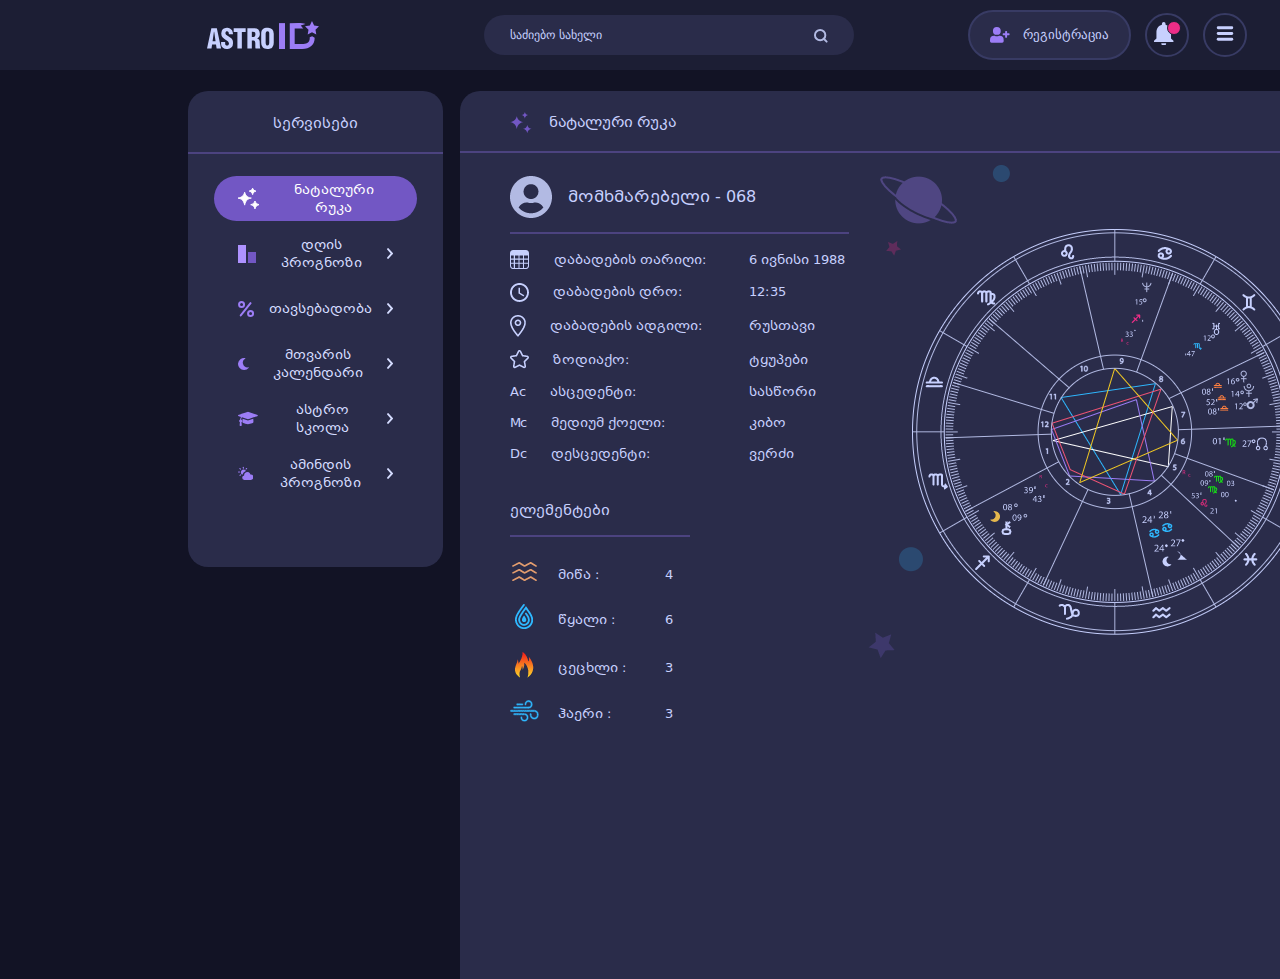
==== index.html @ 4aa8656a "feat: work with page content" ====
<!DOCTYPE html>
<html lang="en">
  <head>
    <meta charset="UTF-8" />
    <meta http-equiv="X-UA-Compatible" content="IE=edge" />
    <link rel="stylesheet" href="./styles/common.css" />
    <link rel="stylesheet" href="./styles/index.css" />
    <meta name="viewport" content="width=device-width, initial-scale=1.0" />
    <title>ASTRO</title>
  </head>
  <body>
    <header class="header" id="header">
      <img src="./assets/images/logo.svg" alt="astro logo" />
      <div id="header-right">
        <div id="search-box" class="search-box">
          <input type="text" id="name-search" placeholder="საძიებო სახელი" />
          <img
            src="./assets/images/search.svg"
            alt="search icon"
            class="search-icon"
          />
        </div>
        <button id="register-btn" class="register-btn">
          <svg
            xmlns="http://www.w3.org/2000/svg"
            width="19.557"
            height="15.645"
            viewBox="0 0 19.557 15.645"
          >
            <path
              id="Icon_awesome-user-plus"
              data-name="Icon awesome-user-plus"
              d="M19.068,6.356H17.112V4.4a.49.49,0,0,0-.489-.489h-.978a.49.49,0,0,0-.489.489V6.356H13.2a.49.49,0,0,0-.489.489v.978a.49.49,0,0,0,.489.489h1.956v1.956a.49.49,0,0,0,.489.489h.978a.49.49,0,0,0,.489-.489V8.312h1.956a.49.49,0,0,0,.489-.489V6.845A.49.49,0,0,0,19.068,6.356ZM6.845,7.823A3.911,3.911,0,1,0,2.933,3.911,3.911,3.911,0,0,0,6.845,7.823ZM9.583,8.8h-.51a5.319,5.319,0,0,1-4.455,0h-.51A4.108,4.108,0,0,0,0,12.907v1.271a1.467,1.467,0,0,0,1.467,1.467H12.223a1.467,1.467,0,0,0,1.467-1.467V12.907A4.108,4.108,0,0,0,9.583,8.8Z"
              fill="#9c7df6"
            />
          </svg>
          <span>რეგისტრაცია</span>
        </button>
        <button id="notifications" class="notifications rounded-btn active">
          <svg
            xmlns="http://www.w3.org/2000/svg"
            width="19.456"
            height="23.712"
            viewBox="0 0 19.456 23.712"
          >
            <g
              id="Group_8164"
              data-name="Group 8164"
              transform="translate(-16.056 -29.68)"
            >
              <path
                id="Icon_material-notifications"
                data-name="Icon material-notifications"
                d="M9.728,23.712A2.439,2.439,0,0,0,12.16,21.28H7.3A2.431,2.431,0,0,0,9.728,23.712Zm7.3-7.3v-6.08c0-3.733-1.994-6.858-5.472-7.685V1.824a1.824,1.824,0,0,0-3.648,0v.827c-3.49.827-5.472,3.94-5.472,7.685v6.08L0,18.848v1.216H19.456V18.848Z"
                transform="translate(16.056 29.68)"
                fill="#c7d0fe"
              />
            </g>
          </svg>
        </button>
        <button id="hamburger-icon" class="hamburger rounded-btn">
          <?xml version="1.0" encoding="UTF-8"?>
          <svg
            xmlns="http://www.w3.org/2000/svg"
            xmlns:xlink="http://www.w3.org/1999/xlink"
            width="18px"
            height="15px"
            viewBox="0 0 17 15"
            version="1.1"
          >
            <g id="surface1">
              <path
                stroke="#c7d0fe"
                style="
                  fill: none;
                  stroke-width: 49.336357;
                  stroke-linecap: round;
                  stroke-linejoin: miter;
                  stroke-opacity: 1;
                  stroke-miterlimit: 4;
                "
                d="M 19.68796
              1032.691406 L 270.28079 1032.691406 "
                transform="matrix(0.0548387,0,0,0.0579151,0.549244,-46.507601)"
              />
              <path
                stroke="#c7d0fe"
                style="
                  fill: none;
                  stroke-width: 49.336357;
                  stroke-linecap: round;
                  stroke-linejoin: miter;
                  stroke-opacity: 1;
                  stroke-miterlimit: 4;
                "
                d="M 19.68796 932.666146 L 270.28079 932.666146 "
                transform="matrix(0.0548387,0,0,0.0579151,0.549244,-46.507601)"
              />
              <path
                stroke="#c7d0fe"
                style="
                  fill: none;
                  stroke-width: 49.336357;
                  stroke-linecap: round;
                  stroke-linejoin: miter;
                  stroke-opacity: 1;
                  stroke-miterlimit: 4;
                "
                d="M 19.68796 832.708333 L 270.28079 832.708333 "
                transform="matrix(0.0548387,0,0,0.0579151,0.549244,-46.507601)"
              />
            </g>
          </svg>
        </button>
      </div>
    </header>

    <main id="main-container">
      <menu id="menu-box" class="menu-box">
        <span class="menu-header">სერვისები</span>
        <hr class="line" />
        <!-- services menu -->
        <nav id="services-menu" class="services-menu">
          <!-- ნატალური რუკა -->

          <a href="" class="active">
            <svg
              xmlns="http://www.w3.org/2000/svg"
              width="21.659"
              height="21.445"
              viewBox="0 0 21.659 21.445"
            >
              <g
                id="Group_7656"
                data-name="Group 7656"
                transform="translate(0.385 0)"
              >
                <g
                  id="Group_7657"
                  data-name="Group 7657"
                  transform="translate(-0.385 0)"
                >
                  <path
                    id="Path_18998"
                    data-name="Path 18998"
                    d="M11.282,2.778C10.2,8.4,4.5,8.643,4.5,8.643c6.144.638,6.782,7.222,6.782,7.222s.638-6.584,6.782-7.222c0,0-5.7-.239-6.782-5.865"
                    transform="translate(-4.5 1.39)"
                    fill="#9c7df6"
                  />
                  <path
                    id="Path_18999"
                    data-name="Path 18999"
                    d="M15.637,0A3.713,3.713,0,0,1,12.2,2.967c3.108.323,3.432,3.654,3.432,3.654s.323-3.33,3.432-3.654A3.713,3.713,0,0,1,15.637,0"
                    transform="translate(-0.741)"
                    fill="#9c7df6"
                  />
                  <path
                    id="Path_19000"
                    data-name="Path 19000"
                    d="M17.059,10.341A4.7,4.7,0,0,1,12.716,14.1c3.934.409,4.343,4.624,4.343,4.624s.408-4.215,4.343-4.624a4.7,4.7,0,0,1-4.343-3.755"
                    transform="translate(0.258 2.725)"
                    fill="#9c7df6"
                  />
                </g>
              </g>
            </svg>
            <span>ნატალური რუკა</span>
            <img
              src="./assets/images/arrow-left.svg"
              alt="left arrow icon"
              class="menu-right-arrow"
            />
          </a>

          <!-- თავსებადობა -->

          <a href="">
            <img
              src="./assets/images/diagrams.png"
              alt="diagrams icon"
              class="diagrams"
            />
            <img
              src="./assets/images/diagrams-active.png"
              alt="diagrams icon active"
              class="diagrams-active"
            />
            <span>დღის პროგნოზი</span>
            <img
              src="./assets/images/arrow-left.svg"
              alt="left arrow icon"
              class="menu-right-arrow"
            />
          </a>
          <a href="">
            <svg
              xmlns="http://www.w3.org/2000/svg"
              width="16.068"
              height="16"
              viewBox="0 0 16.068 16"
            >
              <g
                id="Group_2345"
                data-name="Group 2345"
                transform="translate(-418.19 -351.538)"
              >
                <g
                  id="Ellipse_39"
                  data-name="Ellipse 39"
                  transform="translate(427.258 360.538)"
                  fill="none"
                  stroke="#9c7df6"
                  stroke-width="2"
                >
                  <circle cx="3.5" cy="3.5" r="3.5" stroke="none" />
                  <circle cx="3.5" cy="3.5" r="2.5" fill="none" />
                </g>
                <g
                  id="Ellipse_40"
                  data-name="Ellipse 40"
                  transform="translate(418.258 351.538)"
                  fill="none"
                  stroke="#9c7df6"
                  stroke-width="2"
                >
                  <circle cx="3.5" cy="3.5" r="3.5" stroke="none" />
                  <circle cx="3.5" cy="3.5" r="2.5" fill="none" />
                </g>
                <path
                  id="Path_784"
                  data-name="Path 784"
                  d="M-.018,11.143,11.057-.017"
                  transform="matrix(0.995, -0.105, 0.105, 0.995, 419.763, 354.889)"
                  fill="none"
                  stroke="#9c7df6"
                  stroke-linecap="round"
                  stroke-width="2"
                />
              </g>
            </svg>
            <span>თავსებადობა</span>
            <img
              src="./assets/images/arrow-left.svg"
              alt="left arrow icon"
              class="menu-right-arrow"
            />
          </a>

          <!-- მთვარის კალენდარი -->

          <a href="">
            <svg
              xmlns="http://www.w3.org/2000/svg"
              width="16.086"
              height="18"
              viewBox="0 0 16.086 18"
            >
              <path
                id="Icon_awesome-moon"
                data-name="Icon awesome-moon"
                d="M10.913,18A8.982,8.982,0,0,0,17.9,14.667a.422.422,0,0,0-.406-.68A7.05,7.05,0,0,1,12.689.932.422.422,0,0,0,12.557.15,9,9,0,1,0,10.913,18Z"
                transform="translate(-1.913)"
                fill="#9c7df6"
              />
            </svg>
            <span>მთვარის კალენდარი</span>
            <img
              src="./assets/images/arrow-left.svg"
              alt="left arrow icon"
              class="menu-right-arrow"
            />
          </a>

          <!-- ასტრო სკოლა -->

          <a href="">
            <svg
              xmlns="http://www.w3.org/2000/svg"
              width="22"
              height="15.802"
              viewBox="0 0 22 15.802"
            >
              <g
                id="Group_2346"
                data-name="Group 2346"
                transform="translate(-83.825 -592.869)"
              >
                <g
                  id="Group_1538"
                  data-name="Group 1538"
                  transform="translate(83.825 592.869)"
                >
                  <path
                    id="Union_1"
                    data-name="Union 1"
                    d="M1.781,15.179l.385-3.572a1.678,1.678,0,0,1,.327-3.073,4.929,4.929,0,0,1,.788-2.823L.22,4.64s-.577-.629.136-.979S11,0,11,0L21.728,3.7s.611.559,0,.909S11,8.417,11,8.417L4.332,6.08A4.581,4.581,0,0,0,3.48,8.54a1.678,1.678,0,0,1,.353,3.043l.425,3.6a2.147,2.147,0,0,1-1.337.622A1.437,1.437,0,0,1,1.781,15.179Z"
                    transform="translate(0 0)"
                    fill="#9c7df6"
                  />
                  <path
                    id="Path_703"
                    data-name="Path 703"
                    d="M9.681,15.177l5.928,2.029,5.945-2.029.2,3.008a1.938,1.938,0,0,1-1.527,2.063,12.148,12.148,0,0,1-10.347-.664,1.714,1.714,0,0,1-.407-1.564c.136-1.129.207-2.843.207-2.843"
                    transform="translate(-4.607 -7.396)"
                    fill="#9c7df6"
                  />
                </g>
              </g>
            </svg>
            <span>ასტრო სკოლა</span>
            <img
              src="./assets/images/arrow-left.svg"
              alt="left arrow icon"
              class="menu-right-arrow"
            />
          </a>

          <!-- ამინდის პროგნოზი -->

          <a href="">
            <svg
              xmlns="http://www.w3.org/2000/svg"
              width="21.68"
              height="18.581"
              viewBox="0 0 21.68 18.581"
            >
              <g
                id="Icon_ionic-ios-partly-sunny"
                data-name="Icon ionic-ios-partly-sunny"
                transform="translate(-1.445 -3.52)"
              >
                <g
                  id="Group_1521"
                  data-name="Group 1521"
                  transform="translate(1.445 3.52)"
                >
                  <path
                    id="Path_715"
                    data-name="Path 715"
                    d="M11.432,4.5h-.014a.726.726,0,0,0-.724.724V6.612a.726.726,0,0,0,.724.724h.014a.726.726,0,0,0,.724-.724V5.224A.726.726,0,0,0,11.432,4.5Z"
                    transform="translate(-3.838 -4.5)"
                    fill="#9c7df6"
                  />
                  <path
                    id="Path_716"
                    data-name="Path 716"
                    d="M4.012,14.807v-.014a.726.726,0,0,0-.724-.724H1.849a.726.726,0,0,0-.724.724v.014a.726.726,0,0,0,.724.724H3.283A.727.727,0,0,0,4.012,14.807Z"
                    transform="translate(-1.125 -7.214)"
                    fill="#9c7df6"
                  />
                  <path
                    id="Path_717"
                    data-name="Path 717"
                    d="M4.995,9.313A.724.724,0,0,0,6.021,8.291l-.93-.939a.725.725,0,0,0-.513-.215h0a.726.726,0,0,0-.513,1.237Z"
                    transform="translate(-2.076 -5.418)"
                    fill="#9c7df6"
                  />
                  <path
                    id="Path_718"
                    data-name="Path 718"
                    d="M17.9,7.282a.725.725,0,0,0-.513-.215h0a.725.725,0,0,0-.513.215l-.93.935a.727.727,0,0,0,0,1.022l.014.014h0a.712.712,0,0,0,.495.2.725.725,0,0,0,.513-.215L17.9,8.3A.722.722,0,0,0,17.9,7.282Z"
                    transform="translate(-5.175 -5.394)"
                    fill="#9c7df6"
                  />
                  <path
                    id="Path_719"
                    data-name="Path 719"
                    d="M5.649,19.216h0a.725.725,0,0,0-.513.215l-.93.939a.724.724,0,1,0,1.026,1.022l.93-.939a.726.726,0,0,0-.513-1.237Z"
                    transform="translate(-1.921 -8.581)"
                    fill="#9c7df6"
                  />
                </g>
                <path
                  id="Path_720"
                  data-name="Path 720"
                  d="M19.287,15.576h-.1a2.661,2.661,0,0,0-.361.016,4.509,4.509,0,0,0-6.065-3.223,4.439,4.439,0,0,0-.59.285,4.528,4.528,0,0,0-2.256,3.677c0,.084-.008.165-.008.249,0,.136.008.273.02.405,0,.016,0,.032,0,.044a3.076,3.076,0,0,0,.269,6.129h9.088a3.792,3.792,0,0,0,0-7.582Z"
                  transform="translate(0.113 -1.057)"
                  fill="#9c7df6"
                />
                <path
                  id="Path_721"
                  data-name="Path 721"
                  d="M9.572,17.423v-.016c-.016-.18-.026-.36-.026-.54,0-.111.005-.222.011-.334A6.071,6.071,0,0,1,12.586,11.6a5.69,5.69,0,0,1,.789-.381h.005a3.88,3.88,0,1,0-3.808,6.2Z"
                  transform="translate(1.469 -3.839) rotate(10)"
                  fill="#9c7df6"
                />
              </g>
            </svg>
            <span>ამინდის პროგნოზი</span>
            <img
              src="./assets/images/arrow-left.svg"
              alt="left arrow icon"
              class="menu-right-arrow"
            />
          </a>
        </nav>
      </menu>

      <!-- page content -->

      <section id="page-content" class="page-content">
        <div class="page-header">
          <svg
            xmlns="http://www.w3.org/2000/svg"
            width="21.659"
            height="21.445"
            viewBox="0 0 21.659 21.445"
          >
            <g
              id="Group_7656"
              data-name="Group 7656"
              transform="translate(0.385 0)"
            >
              <g
                id="Group_7657"
                data-name="Group 7657"
                transform="translate(-0.385 0)"
              >
                <path
                  id="Path_18998"
                  data-name="Path 18998"
                  d="M11.282,2.778C10.2,8.4,4.5,8.643,4.5,8.643c6.144.638,6.782,7.222,6.782,7.222s.638-6.584,6.782-7.222c0,0-5.7-.239-6.782-5.865"
                  transform="translate(-4.5 1.39)"
                  fill="#7257C4"
                />
                <path
                  id="Path_18999"
                  data-name="Path 18999"
                  d="M15.637,0A3.713,3.713,0,0,1,12.2,2.967c3.108.323,3.432,3.654,3.432,3.654s.323-3.33,3.432-3.654A3.713,3.713,0,0,1,15.637,0"
                  transform="translate(-0.741)"
                  fill="#7257C4"
                />
                <path
                  id="Path_19000"
                  data-name="Path 19000"
                  d="M17.059,10.341A4.7,4.7,0,0,1,12.716,14.1c3.934.409,4.343,4.624,4.343,4.624s.408-4.215,4.343-4.624a4.7,4.7,0,0,1-4.343-3.755"
                  transform="translate(0.258 2.725)"
                  fill="#7257C4"
                />
              </g>
            </g>
          </svg>
          <span>ნატალური რუკა</span>
        </div>
        <hr class="line" />

        <!-- user info details -->

        <div id="user-details">
          <div id="info-box" class="user-info">
            <div id="user-info-header" class="user-info-header">
              <img src="./assets/images/user.png" alt="user icon" />
              <span>მომხმარებელი - 068</span>
            </div>
            <hr class="line user-info-line" />
            <div id="details">
              <ul id="info-list" class="info-list">
                <li>
                  <img src="./assets/images/calendar.png" alt="calendar icon" />
                  <span class="info-key">დაბადების თარიღი:</span>
                  <span class="info-value">6 ივნისი 1988</span>
                </li>
                <li>
                  <img src="./assets/images/time.png" alt="clock icon" />
                  <span class="info-key">დაბადების დრო:</span>
                  <span class="info-value">12:35</span>
                </li>
                <li>
                  <img src="./assets/images/address.png" alt="address icon" />
                  <span class="info-key">დაბადების ადგილი:</span>
                  <span class="info-value">რუსთავი</span>
                </li>
                <li>
                  <img src="./assets/images/star.png" alt="star icon" />
                  <span class="info-key">ზოდიაქო:</span>
                  <span class="info-value">ტყუპები</span>
                </li>
                <li>
                  <span>Ac</span>
                  <span class="info-key">ასცედენტი:</span>
                  <span class="info-value">სასწორი</span>
                </li>
                <li>
                  <span>Mc</span>
                  <span class="info-key">მედიუმ ქოელი:</span>
                  <span class="info-value">კიბო</span>
                </li>
                <li>
                  <span>Dc</span>
                  <span class="info-key">დესცედენტი:</span>
                  <span class="info-value">ვერძი</span>
                </li>
              </ul>
              <div class="elements-box">
                <span id="elements-title">ელემენტები</span>
                <hr class="line user-info-line" />
                <ul id="elements" class="elements-list">
                  <li>
                    <div class="element-img-box">
                      <img src="./assets/images/wave.png" alt="wave icon" />
                    </div>
                    <span class="element-name">მიწა :</span>
                    <span class="element-value">4</span>
                  </li>
                  <li>
                    <div class="element-img-box">
                      <img src="./assets/images/water.png" alt="water icon" />
                    </div>
                    <span class="element-name">წყალი :</span>
                    <span class="element-value">6</span>
                  </li>
                  <li>
                    <div class="element-img-box">
                      <img src="./assets/images/fire.png" alt="fire icon" />
                    </div>
                    <span class="element-name">ცეცხლი :</span>
                    <span class="element-value">3</span>
                  </li>
                  <li>
                    <div class="element-img-box">
                      <img src="./assets/images/air.png" alt="air icon" />
                    </div>
                    <span class="element-name">ჰაერი :</span>
                    <span class="element-value">3</span>
                  </li>
                </ul>
              </div>
            </div>
          </div>
          <div id="map" class="map-box">
            <img src="./assets/images/space.png" alt="space elements" />
            <img
              src="./assets/images/astro-map.png"
              alt="astro map image"
              class="astro-map-img"
            />
          </div>
        </div>
      </section>
      <section id="chat"></section>
    </main>
  </body>
</html>
---- styles/common.css ----
@font-face {
    font-family: 'BPG Mrgvlovani';
    src: url('../assets/fonts/BPGMrgvlovani.woff2') format('woff2'),
    url('../assets/fonts/BPGMrgvlovani.woff') format('woff');
    font-weight: normal;
    font-style: normal;
    font-display: swap;
}

:root{
    --darkBlue: #121325;
    --darkGray: #1C1E34;
    --Gray: #2A2C4A;
    --lightGray: #C7D0FE;
    --grayBorder: #383B64;
    --Pink: #EE2D87;
    --Violet: #7257C4;
    --line: #4C4380;
    --textGray: #D5DCFF;
}

*{
    margin: 0;
    padding: 0;
    box-sizing: border-box;
}

html,body{
    width:100%;
    height:100%;
    position: relative;
    font-family: 'BPG Mrgvlovani';
}
---- styles/index.css ----
body{
    background-color: var(--darkBlue);
}

/* header style*/
.header{
    width: 100%;
    height: 70px;
    background-color: var(--darkGray);
    display: flex;
    align-items: center;
    justify-content: space-between;
    padding-left: 207px;
    padding-right: 33px;
}

#header-right{
    display: flex;
    align-items: center;
}

.search-box{
    width: 370px;
    height: 40px;
    background-color: var(--Gray);
    border-radius: 20px;
    position: relative;
}

.search-box input{
    width: 100%;
    height: 100%;
    background-color: transparent;
    outline: none;
    border: none;
    border-radius: 20px;
    font-size: 12px;
    position: relative;
    color: var(--lightGray);
    padding-left: 26px;
    padding-right: 50px;
}
.search-box input::placeholder {
    color: var(--lightGray);
}

.search-box img{
    position: absolute;
    top: 14px;
    right: 26px;
}

.register-btn{
    outline: none;
    padding: 15px 20px;
    display: flex;
    column-gap: 13px;
    align-items: center;
    background-color: var(--Gray);
    border: 2px solid var(--grayBorder);
    border-radius: 27px;
    margin-left: 114px;
    cursor: pointer;
}

.register-btn:hover, .rounded-btn:hover{
    background-color: var(--Violet);
    border-color: var(--Violet);
}

.register-btn:hover span{
    color: white;
}

.register-btn:hover svg path, .rounded-btn:hover svg g path {
    fill: white;
}

.hamburger:hover svg g path{
    stroke: white;
}

.register-btn span{
    font-size: 13px;
    color: var(--lightGray);
}

.rounded-btn {
    margin-left: 14px;
    border-radius: 50%;
    width: 44px;
    height: 44px;
    text-align: center;
    vertical-align: middle;
    background-color: transparent;
    outline: none;
    border: 2px solid var(--grayBorder);
    position: relative;
    cursor: pointer;
}

.notifications.active svg{
    margin-right: 6px;
}

.notifications.active::after{
    content: '';
    width: 11.9px;
    height: 11.9px;
    border-radius: 50%;
    border: 1px solid var(--darkGray);
    background-color: var(--Pink);
    position: absolute;
    top: 6.5px;
    right: 6px;
}

.notifications.active:hover::after{
    border: 1px solid var(--Violet);
}

/* and header styles*/


/* page container styles*/
#main-container{
    width: 100%;
    margin-top: 21px;
    display: flex;
}

/* menu styles*/
.menu-box{
    width: 320px;
    max-height: 476px;
    padding-top: 21px;
    padding-bottom: 108.5px;
    background-color: var(--Gray);
    border-radius: 20px;
    text-align: center;
    margin-left: 188px;
}

.menu-header{
    font-size: 14px;
    color: var(--lightGray);
}

.line{
    width: 100%;
    margin-top: 18px;
    height: 0;
    border: 1px solid var(--line)
}

.services-menu{
    margin-top: 22px;
    padding: 0 26px;
    display: flex;
    flex-direction: column;
    row-gap: 10px;
}

.services-menu a{
    width: 100%;
    height: 45px;
    display: flex;
    column-gap: 15px;
    align-items: center;
    padding: 0 24px;
    border-radius: 23px;
    text-decoration: none;
} 

.services-menu a span{
    font-size: 13px;
    color: var(--textGray);
}

.menu-right-arrow{
    margin-left: auto;
}

.services-menu a.active, 
.services-menu a:hover{
    background-color: var(--Violet);
}

.services-menu a.active svg g g path, 
.services-menu a.active svg path
.services-menu a:hover svg g g path, 
.services-menu a:hover svg path {
    fill: #fff;
}

.services-menu a.active span, 
.services-menu a:hover span{
    color: #fff;
}

.services-menu a.active .menu-right-arrow, 
.services-menu a:hover .menu-right-arrow{
    display: none;
}

.diagrams-active{
    display: none;
}

.services-menu a.active .diagrams-active, 
.services-menu a:hover .diagrams-active{
    display: block;
}

.services-menu a.active .diagrams, 
.services-menu a:hover .diagrams{
    display: none;
}

.services-menu a.active svg g g , 
.services-menu a.active svg g path,
.services-menu a:hover svg g g ,
.services-menu a:hover svg g path {
    stroke: #fff;
}

/* page content styles*/
.page-content{
    border-radius: 20px 20px 0 0;
    background-color: var(--Gray);
    margin-left: 17px;
    padding-bottom: 44.42px;
}
.page-header{
    padding: 0 50px;
    margin-top: 21px;
    display: flex;
    align-items: center;
}

.page-header span{
    font-size: 14px;
    color: var(--lightGray);
    margin-left: 17.52px;
}

#user-details{
    display: flex;
    column-gap: 15px;
    padding: 0 50px;
}

.user-info{
    width: 338.87px;
}

.user-info-header{
    display: flex;
    align-items: center;
    width: 100%;
    margin-top: 22.5px;
}

.user-info-header span{
    font-size: 16px;
    color: var(--lightGray);
    margin-left: 16px;
}

.user-info-line{
    margin-top: 14px;
}

#details{
    margin-top: 15.75px;
}

.info-list{
    list-style: none;
    display: flex;
    flex-direction: column;
    row-gap: 13.28px;
    margin-bottom: 36.12px;
}

.info-list li {
    display: flex;
    align-items: center;
    width: 100%;
}

.info-list li span{
    font-size: 13px;
    color: var(--lightGray);
}

.info-key{
    margin-left: 24.5px;
}

.info-value{
    margin-left: auto;
    width: 100px;
}

.elements-box{
    width: 180.26px;
}

#elements-title{
    font-size: 14px;
    color: var(--lightGray);
}

.elements-list{
    list-style: none;
    margin-top: 25px;
    display: flex;
    flex-direction: column;
    row-gap: 16px;
}

.elements-list li {
    display: flex;
    align-items: center;
    padding-right: 17.64px;
}

.element-img-box{
    min-width: 30px;
    text-align: center;
}

.element-name{
    font-size: 13px;
    color: var(--lightGray);
    margin-left: 17.64px;
}

.element-value{
    font-size: 13px;
    color: var(--lightGray);
    margin-left: auto;
}

.map-box{
    position: relative;
    margin-top: 12px;
    max-height: 532.35px;
}

.astro-map-img{
    position: absolute;
    left: 50%;
    top: 50%;
    transform: translate(-50%, -50%);
}

/* chat section styles*/
#chat{
    width: 320px;
    height: 888px;
    border-radius: 20px;
    background-color: var(--Gray);
    margin-left: 85px;
}
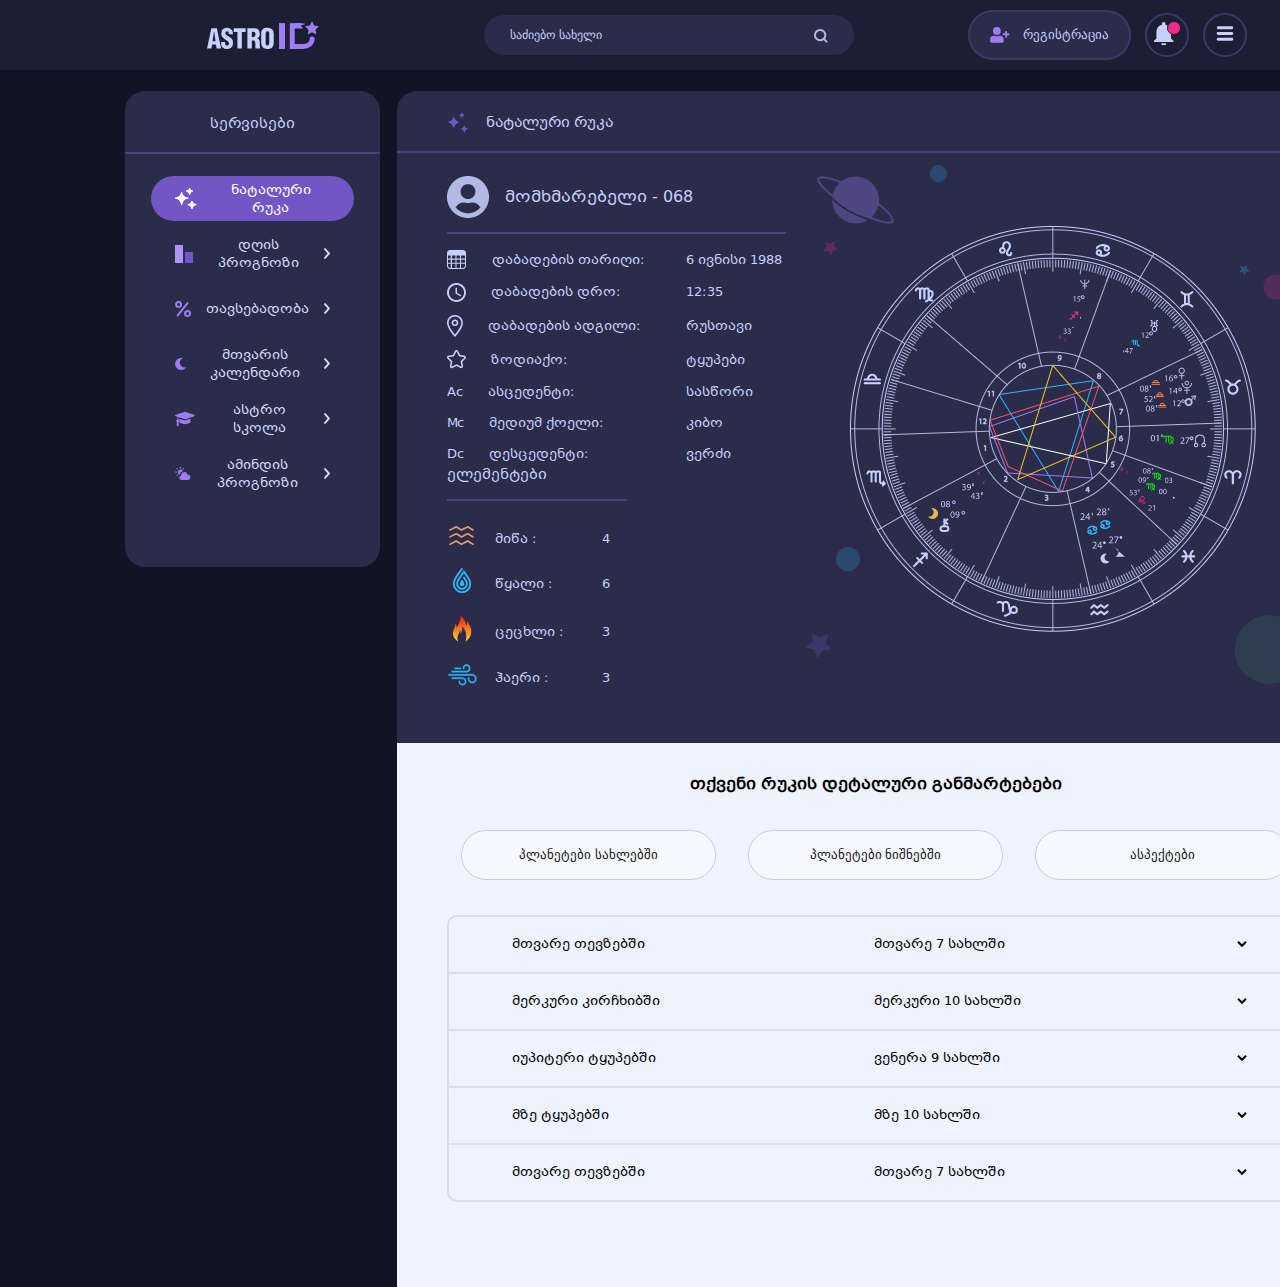
==== commit 8ba9eda9: "feat: finish map page" ====
--- a/index.html
+++ b/index.html
@@ -5,6 +5,7 @@
     <meta http-equiv="X-UA-Compatible" content="IE=edge" />
     <link rel="stylesheet" href="./styles/common.css" />
     <link rel="stylesheet" href="./styles/index.css" />
+    <script src="./scripts/map.js" defer></script>
     <meta name="viewport" content="width=device-width, initial-scale=1.0" />
     <title>ASTRO</title>
   </head>
@@ -536,8 +537,680 @@
             />
           </div>
         </div>
+
+        <div id="map-descriptions">
+          <h2 class="descriptions-title">თქვენი რუკის დეტალური განმარტებები</h2>
+          <div class="descriptions-panel">
+            <button class="description-btn">პლანეტები სახლებში</button>
+            <button class="description-btn">პლანეტები ნიშნებში</button>
+            <button class="description-btn">ასპექტები</button>
+          </div>
+          <div class="descriptions-box">
+            <ul class="descriptions-list">
+              <li class="descriptions-list-item">
+                <div class="item-panel">
+                  <span>მთვარე თევზებში</span>
+                  <h3>მთვარე 7 სახლში</h3>
+                  <svg width="10" height="7" xmlns="http://www.w3.org/2000/svg">
+                    <path
+                      d="M1 .799l4 4 4-4"
+                      stroke="#000000"
+                      stroke-width="2"
+                      fill="none"
+                      fill-rule="evenodd"
+                    />
+                  </svg>
+                </div>
+                <hr class="description-line" />
+                <p class="description">
+                  ინფორმაცია ყოველ საათში განახლდება; ყოველდღიურობაში პროგნოზით
+                  თქვენ შეძლებთ იპოვოთ ინტერპრეტაციები დღევანდელი ტრანზიტებისა
+                  და უფრო დეტალური ანალიზისთვის, გადაიხადეთ ყურადღება მიაქციეთ
+                  მიმდინარე ტრანზიტების მნიშვნელობას. დაფუძნებული თქვენი
+                  დაბადების თარიღზე, ასტროლოგიური ტრანზიტები დამთავრდება
+                  თქვენთვის ხელსაყრელი ამინდია დღეს კოსმოსში; astroIDstar
+                  გთავაზობთ უნიკალურ სერვისს - ის ითვლის თქვენს მიმდინარე
+                  ტრანზიტი სტატისტიკურად და გიჩვენებთ ზოგადად დადებითი ან
+                  უარყოფითი პერიოდების პროცენტი, ფინანსებისა და კარიერის,
+                  ჯანმრთელობისა და პიროვნული სფეროებში ცხოვრება. სურვილის
+                  შემთხვევაში არსებულის მიხედვით ტრანზიტები, შეგიძლიათ წინასწარ
+                  იხილოთ 48 საათის პროგნოზი. ასევე გექნებათ შესაძლებლობა
+                  წინასწარ იყიდოთ მთელი წლის პროგნოზი.
+                </p>
+              </li>
+              <li class="descriptions-list-item">
+                <div class="item-panel">
+                  <span>მერკური კირჩხიბში</span>
+                  <h3>მერკური 10 სახლში</h3>
+                  <svg width="10" height="7" xmlns="http://www.w3.org/2000/svg">
+                    <path
+                      d="M1 .799l4 4 4-4"
+                      stroke="#000000"
+                      stroke-width="2"
+                      fill="none"
+                      fill-rule="evenodd"
+                    />
+                  </svg>
+                </div>
+                <hr class="description-line" />
+                <p class="description">
+                  ინფორმაცია ყოველ საათში განახლდება; ყოველდღიურობაში პროგნოზით
+                  თქვენ შეძლებთ იპოვოთ ინტერპრეტაციები დღევანდელი ტრანზიტებისა
+                  და უფრო დეტალური ანალიზისთვის, გადაიხადეთ ყურადღება მიაქციეთ
+                  მიმდინარე ტრანზიტების მნიშვნელობას. დაფუძნებული თქვენი
+                  დაბადების თარიღზე, ასტროლოგიური ტრანზიტები დამთავრდება
+                  თქვენთვის ხელსაყრელი ამინდია დღეს კოსმოსში; astroIDstar
+                  გთავაზობთ უნიკალურ სერვისს - ის ითვლის თქვენს მიმდინარე
+                  ტრანზიტი სტატისტიკურად და გიჩვენებთ ზოგადად დადებითი ან
+                  უარყოფითი პერიოდების პროცენტი, ფინანსებისა და კარიერის,
+                  ჯანმრთელობისა და პიროვნული სფეროებში ცხოვრება. სურვილის
+                  შემთხვევაში არსებულის მიხედვით ტრანზიტები, შეგიძლიათ წინასწარ
+                  იხილოთ 48 საათის პროგნოზი. ასევე გექნებათ შესაძლებლობა
+                  წინასწარ იყიდოთ მთელი წლის პროგნოზი.
+                </p>
+              </li>
+              <li class="descriptions-list-item">
+                <div class="item-panel">
+                  <span>იუპიტერი ტყუპებში</span>
+                  <h3>ვენერა 9 სახლში</h3>
+                  <svg width="10" height="7" xmlns="http://www.w3.org/2000/svg">
+                    <path
+                      d="M1 .799l4 4 4-4"
+                      stroke="#000000"
+                      stroke-width="2"
+                      fill="none"
+                      fill-rule="evenodd"
+                    />
+                  </svg>
+                </div>
+                <hr class="description-line" />
+                <p class="description">
+                  ინფორმაცია ყოველ საათში განახლდება; ყოველდღიურობაში პროგნოზით
+                  თქვენ შეძლებთ იპოვოთ ინტერპრეტაციები დღევანდელი ტრანზიტებისა
+                  და უფრო დეტალური ანალიზისთვის, გადაიხადეთ ყურადღება მიაქციეთ
+                  მიმდინარე ტრანზიტების მნიშვნელობას. დაფუძნებული თქვენი
+                  დაბადების თარიღზე, ასტროლოგიური ტრანზიტები დამთავრდება
+                  თქვენთვის ხელსაყრელი ამინდია დღეს კოსმოსში; astroIDstar
+                  გთავაზობთ უნიკალურ სერვისს - ის ითვლის თქვენს მიმდინარე
+                  ტრანზიტი სტატისტიკურად და გიჩვენებთ ზოგადად დადებითი ან
+                  უარყოფითი პერიოდების პროცენტი, ფინანსებისა და კარიერის,
+                  ჯანმრთელობისა და პიროვნული სფეროებში ცხოვრება. სურვილის
+                  შემთხვევაში არსებულის მიხედვით ტრანზიტები, შეგიძლიათ წინასწარ
+                  იხილოთ 48 საათის პროგნოზი. ასევე გექნებათ შესაძლებლობა
+                  წინასწარ იყიდოთ მთელი წლის პროგნოზი.
+                </p>
+              </li>
+              <li class="descriptions-list-item">
+                <div class="item-panel">
+                  <span>მზე ტყუპებში</span>
+                  <h3>მზე 10 სახლში</h3>
+                  <svg width="10" height="7" xmlns="http://www.w3.org/2000/svg">
+                    <path
+                      d="M1 .799l4 4 4-4"
+                      stroke="#000000"
+                      stroke-width="2"
+                      fill="none"
+                      fill-rule="evenodd"
+                    />
+                  </svg>
+                </div>
+                <hr class="description-line" />
+                <p class="description">
+                  ინფორმაცია ყოველ საათში განახლდება; ყოველდღიურობაში პროგნოზით
+                  თქვენ შეძლებთ იპოვოთ ინტერპრეტაციები დღევანდელი ტრანზიტებისა
+                  და უფრო დეტალური ანალიზისთვის, გადაიხადეთ ყურადღება მიაქციეთ
+                  მიმდინარე ტრანზიტების მნიშვნელობას. დაფუძნებული თქვენი
+                  დაბადების თარიღზე, ასტროლოგიური ტრანზიტები დამთავრდება
+                  თქვენთვის ხელსაყრელი ამინდია დღეს კოსმოსში; astroIDstar
+                  გთავაზობთ უნიკალურ სერვისს - ის ითვლის თქვენს მიმდინარე
+                  ტრანზიტი სტატისტიკურად და გიჩვენებთ ზოგადად დადებითი ან
+                  უარყოფითი პერიოდების პროცენტი, ფინანსებისა და კარიერის,
+                  ჯანმრთელობისა და პიროვნული სფეროებში ცხოვრება. სურვილის
+                  შემთხვევაში არსებულის მიხედვით ტრანზიტები, შეგიძლიათ წინასწარ
+                  იხილოთ 48 საათის პროგნოზი. ასევე გექნებათ შესაძლებლობა
+                  წინასწარ იყიდოთ მთელი წლის პროგნოზი.
+                </p>
+              </li>
+              <li class="descriptions-list-item">
+                <div class="item-panel">
+                  <span>მთვარე თევზებში</span>
+                  <h3>მთვარე 7 სახლში</h3>
+                  <svg width="10" height="7" xmlns="http://www.w3.org/2000/svg">
+                    <path
+                      d="M1 .799l4 4 4-4"
+                      stroke="#000000"
+                      stroke-width="2"
+                      fill="none"
+                      fill-rule="evenodd"
+                    />
+                  </svg>
+                </div>
+                <p class="description">
+                  ინფორმაცია ყოველ საათში განახლდება; ყოველდღიურობაში პროგნოზით
+                  თქვენ შეძლებთ იპოვოთ ინტერპრეტაციები დღევანდელი ტრანზიტებისა
+                  და უფრო დეტალური ანალიზისთვის, გადაიხადეთ ყურადღება მიაქციეთ
+                  მიმდინარე ტრანზიტების მნიშვნელობას. დაფუძნებული თქვენი
+                  დაბადების თარიღზე, ასტროლოგიური ტრანზიტები დამთავრდება
+                  თქვენთვის ხელსაყრელი ამინდია დღეს კოსმოსში; astroIDstar
+                  გთავაზობთ უნიკალურ სერვისს - ის ითვლის თქვენს მიმდინარე
+                  ტრანზიტი სტატისტიკურად და გიჩვენებთ ზოგადად დადებითი ან
+                  უარყოფითი პერიოდების პროცენტი, ფინანსებისა და კარიერის,
+                  ჯანმრთელობისა და პიროვნული სფეროებში ცხოვრება. სურვილის
+                  შემთხვევაში არსებულის მიხედვით ტრანზიტები, შეგიძლიათ წინასწარ
+                  იხილოთ 48 საათის პროგნოზი. ასევე გექნებათ შესაძლებლობა
+                  წინასწარ იყიდოთ მთელი წლის პროგნოზი.
+                </p>
+              </li>
+            </ul>
+          </div>
+        </div>
       </section>
-      <section id="chat"></section>
+
+      <!-- chat section -->
+
+      <section id="chat">
+        <h2 class="chat-header">ასტრო ჩათი</h2>
+        <hr class="line chat-line" />
+        <h2 class="filter-header">გაფილტრე ნიშნის მიხედვით</h2>
+
+        <!-- zodiac filter buttons -->
+
+        <div class="filter-btns">
+          <button class="filter-btn">
+            <svg
+              id="Component_8_2"
+              data-name="Component 8 – 2"
+              xmlns="http://www.w3.org/2000/svg"
+              width="36.09"
+              height="36.09"
+              viewBox="0 0 36.09 36.089"
+            >
+              <path
+                id="Path_754"
+                data-name="Path 754"
+                d="M18.045,0A18.045,18.045,0,1,0,36.09,18.045,18.045,18.045,0,0,0,18.045,0"
+                fill="#383b64"
+              />
+              <path
+                id="Path_755"
+                data-name="Path 755"
+                d="M117.638,128.452a5.463,5.463,0,0,0-2.061-3.921,6.784,6.784,0,0,0-5.716-1.1,5.983,5.983,0,0,0-3.317,2.509,5.983,5.983,0,0,0-3.317-2.509,6.783,6.783,0,0,0-5.716,1.1,5.463,5.463,0,0,0-2.061,3.921,8,8,0,0,0,2.089,5.24,1.32,1.32,0,0,0,1.927-1.8,5.368,5.368,0,0,1-1.381-3.292,2.892,2.892,0,0,1,1.144-2.063,4.229,4.229,0,0,1,3.268-.567c1.2.347,2.116,1.439,2.714,3.248l.014,7.31-.007,3.521a1.32,1.32,0,0,0,1.317,1.322h.019a1.319,1.319,0,0,0,1.317-1.322l-.007-3.524.014-7.307c.6-1.809,1.51-2.9,2.714-3.248a4.235,4.235,0,0,1,3.268.567A2.894,2.894,0,0,1,115,128.586a5.353,5.353,0,0,1-1.383,3.306,1.32,1.32,0,0,0,1.931,1.8,8,8,0,0,0,2.088-5.24"
+                transform="translate(-88.499 -114.24)"
+                fill="#e1e6ff"
+                stroke="rgba(0,0,0,0)"
+                stroke-width="1"
+              />
+            </svg>
+          </button>
+          <button class="filter-btn">
+            <svg
+              id="Component_9_2"
+              data-name="Component 9 – 2"
+              xmlns="http://www.w3.org/2000/svg"
+              width="36.09"
+              height="36.089"
+              viewBox="0 0 36.09 36.089"
+            >
+              <path
+                id="Path_756"
+                data-name="Path 756"
+                d="M586.737,0a18.045,18.045,0,1,0,18.045,18.045A18.045,18.045,0,0,0,586.737,0"
+                transform="translate(-568.692)"
+                fill="#383b64"
+              />
+              <path
+                id="Path_757"
+                data-name="Path 757"
+                d="M694.408,115.027a4.884,4.884,0,0,0-3.574,1.284l-3.817,3.817H683.68l-3.817-3.817a4.884,4.884,0,0,0-3.574-1.284,1.32,1.32,0,1,0,.139,2.636,2.321,2.321,0,0,1,1.505.45l.043.045,3.283,3.283a7.126,7.126,0,1,0,8.2-.023l3.26-3.26.044-.045a2.3,2.3,0,0,1,1.513-.449,1.32,1.32,0,0,0,.132-2.636m-4.545,12.226a4.487,4.487,0,1,1-4.487-4.487,4.492,4.492,0,0,1,4.487,4.487"
+                transform="translate(-667.48 -106.656)"
+                fill="#e1e6ff"
+                stroke="rgba(0,0,0,0)"
+                stroke-width="1"
+              />
+            </svg>
+          </button>
+          <button class="filter-btn">
+            <svg
+              id="Component_19_2"
+              data-name="Component 19 – 2"
+              xmlns="http://www.w3.org/2000/svg"
+              width="36.09"
+              height="36.089"
+              viewBox="0 0 36.09 36.089"
+            >
+              <path
+                id="Path_758"
+                data-name="Path 758"
+                d="M1155.43,0a18.045,18.045,0,1,0,18.045,18.045A18.045,18.045,0,0,0,1155.43,0"
+                transform="translate(-1137.385)"
+                fill="#383b64"
+              />
+              <path
+                id="Path_759"
+                data-name="Path 759"
+                d="M1283.506,119.382V108.424a13.511,13.511,0,0,0,4.141-2.767,1.32,1.32,0,0,0-1.815-1.916,10.52,10.52,0,0,1-3.722,2.392,1.312,1.312,0,0,0-.591.178,6.746,6.746,0,0,1-1.943.212,7.255,7.255,0,0,1-1.9-.325l-.058-.018a9.907,9.907,0,0,1-3.855-2.374,1.32,1.32,0,0,0-1.947,1.783,12.445,12.445,0,0,0,4.12,2.788v11.055a12.443,12.443,0,0,0-4.12,2.788,1.32,1.32,0,0,0,1.946,1.783,9.941,9.941,0,0,1,3.684-2.318,1.309,1.309,0,0,0,.4-.124,7.2,7.2,0,0,1,1.729-.276,6.732,6.732,0,0,1,1.892.2,1.312,1.312,0,0,0,.7.213,10.6,10.6,0,0,1,3.661,2.369,1.32,1.32,0,0,0,1.815-1.916,13.536,13.536,0,0,0-4.141-2.77m-2.639-.682a9.41,9.41,0,0,0-1.41-.051c-.3.011-.591.036-.877.073v-9.634c.286.037.578.062.877.073.117,0,.233.006.349.006a9.493,9.493,0,0,0,1.061-.06Z"
+                transform="translate(-1261.795 -95.86)"
+                fill="#e1e6ff"
+                stroke="rgba(0,0,0,0)"
+                stroke-width="1"
+              />
+            </svg>
+          </button>
+          <button class="filter-btn">
+            <svg
+              id="Component_10_1"
+              data-name="Component 10 – 1"
+              xmlns="http://www.w3.org/2000/svg"
+              width="35.599"
+              height="35.599"
+              viewBox="0 0 35.599 35.599"
+            >
+              <path
+                id="Path_760"
+                data-name="Path 760"
+                d="M1723.878,0a17.8,17.8,0,1,0,17.8,17.8,17.8,17.8,0,0,0-17.8-17.8"
+                transform="translate(-1706.078)"
+                fill="#383b64"
+              />
+              <path
+                id="Path_761"
+                data-name="Path 761"
+                d="M1843.785,136.92c-9.765-4.789-15.117,2.649-15.17,2.725a1.3,1.3,0,0,0,2.13,1.5,8.551,8.551,0,0,1,8.5-3.047,4.077,4.077,0,1,0,4.537-1.175m-1.434,5.294a1.476,1.476,0,1,1,.456-2.878c.034.014.068.026.1.037a1.475,1.475,0,0,1-.558,2.841"
+                transform="translate(-1819.54 -125.605)"
+                fill="#e1e6ff"
+              />
+              <path
+                id="Path_762"
+                data-name="Path 762"
+                d="M1845.87,231.743a1.3,1.3,0,0,0-1.812.309,8.55,8.55,0,0,1-8.5,3.047,4.077,4.077,0,1,0-4.536,1.176,14.317,14.317,0,0,0,6.328,1.607,11.4,11.4,0,0,0,8.841-4.333,1.3,1.3,0,0,0-.317-1.806m-13.419,2.189a1.468,1.468,0,0,1-.456-.073c-.033-.014-.067-.026-.1-.037a1.474,1.474,0,1,1,.557.11"
+                transform="translate(-1819.531 -211.991)"
+                fill="#e1e6ff"
+              />
+            </svg>
+          </button>
+          <button class="filter-btn">
+            <svg
+              id="Component_11_1"
+              data-name="Component 11 – 1"
+              xmlns="http://www.w3.org/2000/svg"
+              width="36.09"
+              height="36.089"
+              viewBox="0 0 36.09 36.089"
+            >
+              <path
+                id="Path_763"
+                data-name="Path 763"
+                d="M2292.816,0a18.045,18.045,0,1,0,18.045,18.045A18.045,18.045,0,0,0,2292.816,0"
+                transform="translate(-2274.771)"
+                fill="#383b64"
+              />
+              <path
+                id="Path_764"
+                data-name="Path 764"
+                d="M2423.615,129.873a1.319,1.319,0,1,0-2.636.13,2.658,2.658,0,0,1-.374,1.531c-.04.041-.094.1-.288.1a2.038,2.038,0,0,1-1.576-.476,2.714,2.714,0,0,1-.243-2.067,5.789,5.789,0,0,1,1.319-2.67c.3-.416.645-.888.972-1.432,1.085-1.808,1.664-2.986.947-6.16a5.3,5.3,0,0,0-2.329-3.161,6.413,6.413,0,0,0-5.1-.463c-2.967.78-3.654,4.326-3.564,7.141a4.358,4.358,0,1,0,2.693.682c-.13-1.6-.092-4.84,1.542-5.27a3.959,3.959,0,0,1,3.033.152,2.728,2.728,0,0,1,1.15,1.5c.519,2.3.228,2.782-.636,4.221-.267.445-.559.848-.844,1.238a8.264,8.264,0,0,0-1.792,3.808,5.016,5.016,0,0,0,.844,4.194,4.472,4.472,0,0,0,3.583,1.4,2.958,2.958,0,0,0,2.2-.917,5.152,5.152,0,0,0,1.1-3.48m-12.534-1.475a1.715,1.715,0,1,1,1.715-1.715,1.718,1.718,0,0,1-1.715,1.715"
+                transform="translate(-2396.9 -106.568)"
+                fill="#e1e6ff"
+                stroke="rgba(0,0,0,0)"
+                stroke-width="1"
+              />
+            </svg>
+          </button>
+          <button class="filter-btn">
+            <svg
+              id="Component_12_1"
+              data-name="Component 12 – 1"
+              xmlns="http://www.w3.org/2000/svg"
+              width="36.09"
+              height="36.089"
+              viewBox="0 0 36.09 36.089"
+            >
+              <path
+                id="Path_765"
+                data-name="Path 765"
+                d="M2861.509,0a18.045,18.045,0,1,0,18.045,18.045A18.045,18.045,0,0,0,2861.509,0"
+                transform="translate(-2843.464)"
+                fill="#383b64"
+              />
+              <path
+                id="Path_766"
+                data-name="Path 766"
+                d="M2952.1,124.513c.241-2.185-.131-3.727-1.137-4.715a4.645,4.645,0,0,0-3.8-1.033v-.829c0-1.551-1.417-2.634-3.446-2.634a5.207,5.207,0,0,0-2.966.887l-.054.04c-1.875-1.012-3.484-1.191-4.784-.532a3.515,3.515,0,0,0-.718.484c-1.823-.96-3.379-1.113-4.63-.452a4.6,4.6,0,0,0-2.116,3.629,1.32,1.32,0,0,0,2.633.18c.03-.376.246-1.231.722-1.478a2.387,2.387,0,0,1,1.9.323v11.265a1.32,1.32,0,0,0,2.64,0V119.4a1.984,1.984,0,0,1,.764-1.351,2.523,2.523,0,0,1,2.008.332v11.265a1.319,1.319,0,1,0,2.639,0v-10.32s0,0,0-.006a1.171,1.171,0,0,1,.857-1.159,2.6,2.6,0,0,1,1.914-.074v11.559c0,.039,0,.079.005.118a2.608,2.608,0,0,0,.163.66,20.811,20.811,0,0,1-2.789,1.686,1.319,1.319,0,1,0,1.149,2.376,24.383,24.383,0,0,0,3.391-2.071,8.58,8.58,0,0,0,3.86,1.056c.031,0,.063,0,.094,0a1.32,1.32,0,0,0,.092-2.636,8.118,8.118,0,0,1-1.786-.3,10.282,10.282,0,0,0,3.4-6.022m-4.94,3.833v-6.93a2.7,2.7,0,0,1,1.954.266c.217.213.552.826.363,2.542a7.41,7.41,0,0,1-2.317,4.122"
+                transform="translate(-2922.262 -106.915)"
+                fill="#e1e6ff"
+                stroke="rgba(0,0,0,0)"
+                stroke-width="1"
+              />
+            </svg>
+          </button>
+          <button class="filter-btn">
+            <svg
+              id="Component_13_1"
+              data-name="Component 13 – 1"
+              xmlns="http://www.w3.org/2000/svg"
+              width="36.09"
+              height="36.089"
+              viewBox="0 0 36.09 36.089"
+            >
+              <path
+                id="Path_767"
+                data-name="Path 767"
+                d="M3430.2,0a18.045,18.045,0,1,0,18.044,18.045A18.045,18.045,0,0,0,3430.2,0"
+                transform="translate(-3412.157)"
+                fill="#383b64"
+              />
+              <path
+                id="Path_768"
+                data-name="Path 768"
+                d="M3529.212,288.917H3509.77a1.32,1.32,0,0,0,0,2.639h19.442a1.32,1.32,0,0,0,0-2.639"
+                transform="translate(-3501.447 -267.902)"
+                fill="#e1e6ff"
+                stroke="rgba(0,0,0,0)"
+                stroke-width="1"
+              />
+              <path
+                id="Path_769"
+                data-name="Path 769"
+                d="M3529.212,145.2h-3.1a6.778,6.778,0,0,0-13.514,0h-2.832a1.32,1.32,0,1,0,0,2.639h19.442a1.32,1.32,0,1,0,0-2.639m-13.921,0a4.1,4.1,0,0,1,8.135,0Z"
+                transform="translate(-3501.447 -128.844)"
+                fill="#e1e6ff"
+                stroke="rgba(0,0,0,0)"
+                stroke-width="1"
+              />
+            </svg>
+          </button>
+          <button class="filter-btn">
+            <svg
+              id="Component_14_1"
+              data-name="Component 14 – 1"
+              xmlns="http://www.w3.org/2000/svg"
+              width="36.09"
+              height="36.089"
+              viewBox="0 0 36.09 36.089"
+            >
+              <path
+                id="Path_770"
+                data-name="Path 770"
+                d="M3998.9,0a18.045,18.045,0,1,0,18.044,18.045A18.045,18.045,0,0,0,3998.9,0"
+                transform="translate(-3980.851)"
+                fill="#383b64"
+              />
+              <path
+                id="Path_771"
+                data-name="Path 771"
+                d="M4082.035,123.472q-1.222-1.58-2.444-3.159a.986.986,0,0,0-1.739.472c-.02.159-.1.8-.2,1.6a1.419,1.419,0,0,1-1.667-1.165V109.6c0-1.55-1.417-2.633-3.446-2.633a5.21,5.21,0,0,0-2.966.887l-.053.039c-1.876-1.012-3.484-1.191-4.785-.532a3.519,3.519,0,0,0-.718.484c-1.823-.96-3.378-1.113-4.63-.452a4.6,4.6,0,0,0-2.116,3.629,1.315,1.315,0,0,0,1.222,1.4,1.329,1.329,0,0,0,1.411-1.216c.03-.376.246-1.231.722-1.478a2.388,2.388,0,0,1,1.9.323v11.265a1.32,1.32,0,0,0,2.64,0V111.071a1.983,1.983,0,0,1,.764-1.352,2.521,2.521,0,0,1,2.007.332v11.265a1.32,1.32,0,0,0,2.639,0V111s0,0,0-.006a1.171,1.171,0,0,1,.857-1.16,2.6,2.6,0,0,1,1.914-.073v11.559a1.186,1.186,0,0,0,.01.15,4.043,4.043,0,0,0,3.961,3.553l-.161,1.267a.826.826,0,0,0-.019.179.995.995,0,0,0,1.508.871.842.842,0,0,0,.16-.118l3.066-2.373a.988.988,0,0,0,.168-1.372"
+                transform="translate(-4051.707 -99.19)"
+                fill="#e1e6ff"
+                stroke="rgba(0,0,0,0)"
+                stroke-width="1"
+              />
+            </svg>
+          </button>
+          <button class="filter-btn">
+            <svg
+              id="Component_15_1"
+              data-name="Component 15 – 1"
+              xmlns="http://www.w3.org/2000/svg"
+              width="36.09"
+              height="36.089"
+              viewBox="0 0 36.09 36.089"
+            >
+              <path
+                id="Path_772"
+                data-name="Path 772"
+                d="M4567.589,0a18.045,18.045,0,1,0,18.044,18.045A18.045,18.045,0,0,0,4567.589,0"
+                transform="translate(-4549.544)"
+                fill="#383b64"
+              />
+              <path
+                id="Path_773"
+                data-name="Path 773"
+                d="M4687.246,119.192l-.009-.012c-.012-.016-.025-.031-.039-.046s-.031-.035-.048-.052l-.021-.023a1.31,1.31,0,0,0-1.042-.379h-6.13a1.32,1.32,0,0,0,0,2.639h3.062l-5.763,5.8-2.264-2.251a1.32,1.32,0,1,0-1.861,1.871l2.263,2.252-6.23,6.265a1.32,1.32,0,1,0,1.871,1.861l6.231-6.265,2.258,2.247a1.32,1.32,0,0,0,1.862-1.871l-2.26-2.247,5.753-5.783v3.048a1.319,1.319,0,1,0,2.637,0v-6.132a.887.887,0,0,0,.007-.108,1.314,1.314,0,0,0-.278-.808"
+                transform="translate(-4660.173 -110.043)"
+                fill="#e1e6ff"
+                stroke="rgba(0,0,0,0)"
+                stroke-width="1"
+              />
+            </svg>
+          </button>
+          <button class="filter-btn">
+            <svg
+              id="Component_16_1"
+              data-name="Component 16 – 1"
+              xmlns="http://www.w3.org/2000/svg"
+              width="36.09"
+              height="36.089"
+              viewBox="0 0 36.09 36.089"
+            >
+              <path
+                id="Path_774"
+                data-name="Path 774"
+                d="M5136.282,0a18.045,18.045,0,1,0,18.045,18.045A18.045,18.045,0,0,0,5136.282,0"
+                transform="translate(-5118.237)"
+                fill="#383b64"
+              />
+              <path
+                id="Path_775"
+                data-name="Path 775"
+                d="M5205.178,116.668a4.767,4.767,0,0,0-3.506-1.6,5.323,5.323,0,0,0-4.478,2.358c-.124-.625-.228-1.237-.321-1.784a13.666,13.666,0,0,0-.866-3.5c-1.856-3.588-4.636-3.241-5.746-2.926a6.167,6.167,0,0,0-2.406,1.374,5.389,5.389,0,0,0-2.8-1.454,5.954,5.954,0,0,0-4.312,1.035,1.277,1.277,0,1,0,1.525,2.049,3.508,3.508,0,0,1,2.345-.568,3.411,3.411,0,0,1,2.087,1.478V121.5a1.277,1.277,0,1,0,2.554,0v-8.655a3.271,3.271,0,0,1,2.258-1.262q1.313-.035,2.227,1.733a14.684,14.684,0,0,1,.615,2.76,22.485,22.485,0,0,0,1.641,6.111,3.977,3.977,0,0,1-.789,1.644c-1.367.931-3.682,2.2-4.745,2.224a1.277,1.277,0,0,0,.028,2.554h.028c2.228-.048,5.583-2.289,6.231-2.738a1.239,1.239,0,0,0,.151-.122,4.875,4.875,0,0,0,.987-1.367,3.884,3.884,0,0,0,.49.251l.074.029c.373.132,3.708,1.244,6.017-.22a4.32,4.32,0,0,0,1.937-3.4,6.226,6.226,0,0,0-1.225-4.371m-1.315,4.1a1.791,1.791,0,0,1-.761,1.509c-1.048.669-3.076.213-3.763-.015a1.813,1.813,0,0,1-.635-.531,12.593,12.593,0,0,0,.168-1.574,2.711,2.711,0,0,1,2.7-2.539,2.21,2.21,0,0,1,1.652.694,3.713,3.713,0,0,1,.637,2.457"
+                transform="translate(-5175.249 -100.774)"
+                fill="#e1e6ff"
+                stroke="rgba(0,0,0,0)"
+                stroke-width="1"
+              />
+            </svg>
+          </button>
+          <button class="filter-btn">
+            <svg
+              id="Component_17_1"
+              data-name="Component 17 – 1"
+              xmlns="http://www.w3.org/2000/svg"
+              width="36.09"
+              height="36.089"
+              viewBox="0 0 36.09 36.089"
+            >
+              <path
+                id="Path_776"
+                data-name="Path 776"
+                d="M5704.977,0a18.045,18.045,0,1,0,18.045,18.045A18.044,18.044,0,0,0,5704.977,0"
+                transform="translate(-5686.932)"
+                fill="#383b64"
+              />
+              <path
+                id="Path_777"
+                data-name="Path 777"
+                d="M5796.756,150.312a1.319,1.319,0,0,0-1.853-.222l-3.5,2.75-3.542-2.754a1.319,1.319,0,0,0-1.6-.019l-3.756,2.782-3.429-2.751a1.32,1.32,0,0,0-1.76.1l-3.386,3.387a1.319,1.319,0,0,0,1.866,1.866l2.551-2.551,3.3,2.647a1.32,1.32,0,0,0,1.611.031l3.77-2.791,3.564,2.772a1.32,1.32,0,0,0,1.625,0l4.311-3.387a1.32,1.32,0,0,0,.222-1.853"
+                transform="translate(-5767.104 -138.91)"
+                fill="#e1e6ff"
+                stroke="rgba(0,0,0,0)"
+                stroke-width="1"
+              />
+              <path
+                id="Path_778"
+                data-name="Path 778"
+                d="M5796.756,264a1.319,1.319,0,0,0-1.853-.223l-3.5,2.75-3.542-2.754a1.319,1.319,0,0,0-1.6-.019l-3.756,2.782-3.429-2.751a1.32,1.32,0,0,0-1.76.1l-3.386,3.387a1.319,1.319,0,0,0,1.866,1.866l2.551-2.551,3.3,2.647a1.32,1.32,0,0,0,1.611.031l3.77-2.791,3.564,2.772a1.32,1.32,0,0,0,1.625,0l4.311-3.387a1.32,1.32,0,0,0,.222-1.853"
+                transform="translate(-5767.104 -244.325)"
+                fill="#e1e6ff"
+                stroke="rgba(0,0,0,0)"
+                stroke-width="1"
+              />
+            </svg>
+          </button>
+          <button class="filter-btn">
+            <svg
+              id="Component_18_1"
+              data-name="Component 18 – 1"
+              xmlns="http://www.w3.org/2000/svg"
+              width="36.089"
+              height="36.089"
+              viewBox="0 0 36.089 36.089"
+            >
+              <path
+                id="Path_779"
+                data-name="Path 779"
+                d="M6273.669,0a18.045,18.045,0,1,0,18.044,18.045A18.044,18.044,0,0,0,6273.669,0"
+                transform="translate(-6255.625)"
+                fill="#383b64"
+              />
+              <path
+                id="Path_780"
+                data-name="Path 780"
+                d="M6397.483,141.116h-3.755a9.668,9.668,0,0,1,2.6-4.737,1.319,1.319,0,0,0-1.781-1.946,12.072,12.072,0,0,0-3.489,6.683h-2.375a12.08,12.08,0,0,0-3.488-6.683,1.319,1.319,0,0,0-1.782,1.946,9.672,9.672,0,0,1,2.6,4.737h-3.739a1.32,1.32,0,1,0,0,2.639h3.729a9.711,9.711,0,0,1-2.651,4.688,1.319,1.319,0,1,0,1.916,1.815,11.947,11.947,0,0,0,3.415-6.5h2.388a11.945,11.945,0,0,0,3.414,6.5,1.32,1.32,0,0,0,1.916-1.815,9.7,9.7,0,0,1-2.651-4.688h3.745a1.32,1.32,0,0,0,0-2.639"
+                transform="translate(-6371.828 -124.334)"
+                fill="#e1e6ff"
+                stroke="rgba(0,0,0,0)"
+                stroke-width="1"
+              />
+            </svg>
+          </button>
+          <hr class="line filter-line" />
+        </div>
+        <img
+          src="./assets/images/logo.svg"
+          alt="astro logo"
+          class="astro-logo"
+        />
+        <p class="chat-description">
+          იმისათვის რომ ისარგებლოთ ასტრო ჩათით ესტუმრეთ თავსებადობის გვერდს
+        </p>
+        <ul id="social-menu">
+          <li class="social-item">
+            <svg
+              xmlns="http://www.w3.org/2000/svg"
+              width="24.196"
+              height="16.806"
+              viewBox="0 0 24.196 16.806"
+            >
+              <g
+                id="Icon_feather-mail"
+                data-name="Icon feather-mail"
+                transform="translate(1.039 0.75)"
+              >
+                <path
+                  id="Path_18950"
+                  data-name="Path 18950"
+                  d="M5.212,6H22.907a2.085,2.085,0,0,1,2.212,1.913V19.393a2.085,2.085,0,0,1-2.212,1.913H5.212A2.085,2.085,0,0,1,3,19.393V7.913A2.085,2.085,0,0,1,5.212,6Z"
+                  transform="translate(-3 -6)"
+                  fill="none"
+                  stroke="#c7d0fe"
+                  stroke-linecap="round"
+                  stroke-linejoin="round"
+                  stroke-width="1.5"
+                />
+                <path
+                  id="Path_18951"
+                  data-name="Path 18951"
+                  d="M25.118,9,14.059,16.288,3,9"
+                  transform="translate(-3 -6.571)"
+                  fill="none"
+                  stroke="#c7d0fe"
+                  stroke-linecap="round"
+                  stroke-linejoin="round"
+                  stroke-width="1.5"
+                />
+              </g>
+            </svg>
+          </li>
+          <li class="social-item">
+            <svg
+              xmlns="http://www.w3.org/2000/svg"
+              width="20.371"
+              height="20.407"
+              viewBox="0 0 20.371 20.407"
+            >
+              <path
+                id="Icon_feather-phone-call"
+                data-name="Icon feather-phone-call"
+                d="M14.807,5.1a4.5,4.5,0,0,1,3.554,3.554M14.807,1.5a8.1,8.1,0,0,1,7.152,7.143m-.9,7.179v2.7a1.8,1.8,0,0,1-1.961,1.8,17.8,17.8,0,0,1-7.764-2.762,17.543,17.543,0,0,1-5.4-5.4,17.8,17.8,0,0,1-2.762-7.8A1.8,1.8,0,0,1,4.965,2.4h2.7a1.8,1.8,0,0,1,1.8,1.547,11.551,11.551,0,0,0,.63,2.528,1.8,1.8,0,0,1-.4,1.9L8.546,9.516a14.394,14.394,0,0,0,5.4,5.4l1.143-1.143a1.8,1.8,0,0,1,1.9-.4,11.551,11.551,0,0,0,2.528.63A1.8,1.8,0,0,1,21.06,15.822Z"
+                transform="translate(-2.417 -0.672)"
+                fill="none"
+                stroke="#c7d0fe"
+                stroke-linecap="round"
+                stroke-linejoin="round"
+                stroke-width="1.5"
+              />
+            </svg>
+          </li>
+          <li class="social-item">
+            <svg
+              xmlns="http://www.w3.org/2000/svg"
+              width="28.285"
+              height="16.806"
+              viewBox="0 0 28.285 16.806"
+            >
+              <g
+                id="Icon_ionic-ios-videocam"
+                data-name="Icon ionic-ios-videocam"
+                transform="translate(-1.5 -8.25)"
+              >
+                <path
+                  id="Path_19206"
+                  data-name="Path 19206"
+                  d="M30.632,10.8a1.021,1.021,0,0,0-.556.161L24.9,14.226a.512.512,0,0,0-.239.43V19.2a.512.512,0,0,0,.239.43L30.076,22.9a1.075,1.075,0,0,0,.556.161h1.244a.509.509,0,0,0,.514-.508V11.308a.513.513,0,0,0-.514-.508Z"
+                  transform="translate(-3.355 -0.269)"
+                  fill="none"
+                  stroke="#c7d0fe"
+                  stroke-width="1.5"
+                />
+                <path
+                  id="Path_19207"
+                  data-name="Path 19207"
+                  d="M16.689,24.306H5.329A3.089,3.089,0,0,1,2.25,21.233V12.073A3.084,3.084,0,0,1,5.323,9h11.36a3.084,3.084,0,0,1,3.073,3.073v9.154A3.076,3.076,0,0,1,16.689,24.306Z"
+                  fill="none"
+                  stroke="#c7d0fe"
+                  stroke-width="1.5"
+                />
+              </g>
+            </svg>
+          </li>
+          <li class="social-item">
+            <svg
+              xmlns="http://www.w3.org/2000/svg"
+              width="20.811"
+              height="18.204"
+              viewBox="0 0 20.811 18.204"
+            >
+              <g
+                id="Icon_feather-image"
+                data-name="Icon feather-image"
+                transform="translate(-3.75 -3.75)"
+              >
+                <path
+                  id="Path_19208"
+                  data-name="Path 19208"
+                  d="M6.611,4.5H21.389A1.982,1.982,0,0,1,23.5,6.321v12.75a1.982,1.982,0,0,1-2.111,1.821H6.611A1.982,1.982,0,0,1,4.5,19.072V6.321A1.982,1.982,0,0,1,6.611,4.5Z"
+                  fill="none"
+                  stroke="#c7d0fe"
+                  stroke-linecap="round"
+                  stroke-linejoin="round"
+                  stroke-width="1.5"
+                />
+                <path
+                  id="Path_19209"
+                  data-name="Path 19209"
+                  d="M13.667,12.083A1.583,1.583,0,1,1,12.083,10.5,1.583,1.583,0,0,1,13.667,12.083Z"
+                  transform="translate(-1.778 -2.473)"
+                  fill="none"
+                  stroke="#c7d0fe"
+                  stroke-linecap="round"
+                  stroke-linejoin="round"
+                  stroke-width="1.5"
+                />
+                <path
+                  id="Path_19210"
+                  data-name="Path 19210"
+                  d="M24.389,20.278,19.111,15,7.5,26.611"
+                  transform="translate(-0.889 -5.718)"
+                  fill="none"
+                  stroke="#c7d0fe"
+                  stroke-linecap="round"
+                  stroke-linejoin="round"
+                  stroke-width="1.5"
+                />
+              </g>
+            </svg>
+          </li>
+        </ul>
+      </section>
     </main>
   </body>
 </html>
--- a/styles/common.css
+++ b/styles/common.css
@@ -15,8 +15,17 @@
     --grayBorder: #383B64;
     --Pink: #EE2D87;
     --Violet: #7257C4;
+    --btnHoverViolet: #765BC8;
     --line: #4C4380;
     --textGray: #D5DCFF;
+    --textViolet: #AE92FF;
+    --lightBackground: #EFF2FF;
+    --light: #F8F9FF;
+    --lightBorder: #C2CAF2;
+    --dark: #000000;
+    --darkText: #121325;
+    --descriptionHover: #E2E7FF;
+    --descriptionsBorder: #DADCF6;
 }
 
 *{
@@ -32,3 +41,319 @@
     font-family: 'BPG Mrgvlovani';
 }
 
+body{
+    background-color: var(--darkBlue);
+}
+
+/* header style*/
+.header{
+    width: 100%;
+    height: 70px;
+    background-color: var(--darkGray);
+    display: flex;
+    align-items: center;
+    justify-content: space-between;
+    padding-left: 207px;
+    padding-right: 33px;
+}
+
+#header-right{
+    display: flex;
+    align-items: center;
+}
+
+.search-box{
+    width: 370px;
+    height: 40px;
+    background-color: var(--Gray);
+    border-radius: 20px;
+    position: relative;
+}
+
+.search-box input{
+    width: 100%;
+    height: 100%;
+    background-color: transparent;
+    outline: none;
+    border: none;
+    border-radius: 20px;
+    font-size: 12px;
+    position: relative;
+    color: var(--lightGray);
+    padding-left: 26px;
+    padding-right: 50px;
+}
+.search-box input::placeholder {
+    color: var(--lightGray);
+}
+
+.search-box img{
+    position: absolute;
+    top: 14px;
+    right: 26px;
+}
+
+.register-btn{
+    outline: none;
+    padding: 15px 20px;
+    display: flex;
+    column-gap: 13px;
+    align-items: center;
+    background-color: var(--Gray);
+    border: 2px solid var(--grayBorder);
+    border-radius: 27px;
+    margin-left: 114px;
+    cursor: pointer;
+}
+
+.register-btn:hover, .rounded-btn:hover{
+    background-color: var(--Violet);
+    border-color: var(--Violet);
+}
+
+.register-btn:hover span{
+    color: white;
+}
+
+.register-btn:hover svg path, .rounded-btn:hover svg g path {
+    fill: white;
+}
+
+.hamburger:hover svg g path{
+    stroke: white;
+}
+
+.register-btn span{
+    font-size: 13px;
+    color: var(--lightGray);
+}
+
+.rounded-btn {
+    margin-left: 14px;
+    border-radius: 50%;
+    width: 44px;
+    height: 44px;
+    text-align: center;
+    vertical-align: middle;
+    background-color: transparent;
+    outline: none;
+    border: 2px solid var(--grayBorder);
+    position: relative;
+    cursor: pointer;
+}
+
+.notifications.active svg{
+    margin-right: 6px;
+}
+
+.notifications.active::after{
+    content: '';
+    width: 11.9px;
+    height: 11.9px;
+    border-radius: 50%;
+    border: 1px solid var(--darkGray);
+    background-color: var(--Pink);
+    position: absolute;
+    top: 6.5px;
+    right: 6px;
+}
+
+.notifications.active:hover::after{
+    border: 1px solid var(--Violet);
+}
+
+/* and header styles*/
+
+
+/* page container styles*/
+#main-container{
+    width: 100%;
+    margin-top: 21px;
+    display: flex;
+}
+
+/* menu styles*/
+.menu-box{
+    width: 320px;
+    max-height: 476px;
+    padding-top: 21px;
+    padding-bottom: 108.5px;
+    background-color: var(--Gray);
+    border-radius: 20px;
+    text-align: center;
+    margin-left: 9.79%;
+}
+
+.menu-header{
+    font-size: 14px;
+    color: var(--lightGray);
+}
+
+.line{
+    width: 100%;
+    margin-top: 18px;
+    height: 0;
+    border: 1px solid var(--line)
+}
+
+.services-menu{
+    margin-top: 22px;
+    padding: 0 26px;
+    display: flex;
+    flex-direction: column;
+    row-gap: 10px;
+}
+
+.services-menu a{
+    width: 100%;
+    height: 45px;
+    display: flex;
+    column-gap: 15px;
+    align-items: center;
+    padding: 0 24px;
+    border-radius: 23px;
+    text-decoration: none;
+} 
+
+.services-menu a span{
+    font-size: 13px;
+    color: var(--textGray);
+}
+
+.menu-right-arrow{
+    margin-left: auto;
+}
+
+.services-menu a.active, 
+.services-menu a:hover{
+    background-color: var(--Violet);
+}
+
+.services-menu a.active svg g g path, 
+.services-menu a.active svg path
+.services-menu a:hover svg g g path, 
+.services-menu a:hover svg path {
+    fill: #fff;
+}
+
+.services-menu a.active span, 
+.services-menu a:hover span{
+    color: #fff;
+}
+
+.services-menu a.active .menu-right-arrow, 
+.services-menu a:hover .menu-right-arrow{
+    display: none;
+}
+
+.diagrams-active{
+    display: none;
+}
+
+.services-menu a.active .diagrams-active, 
+.services-menu a:hover .diagrams-active{
+    display: block;
+}
+
+.services-menu a.active .diagrams, 
+.services-menu a:hover .diagrams{
+    display: none;
+}
+
+.services-menu a.active svg g g , 
+.services-menu a.active svg g path,
+.services-menu a:hover svg g g ,
+.services-menu a:hover svg g path {
+    stroke: #fff;
+}
+
+/* chat section styles*/
+#chat{
+    width: 320px;
+    height: 888px;
+    border-radius: 20px;
+    background-color: var(--Gray);
+    margin-left: 85px;
+    display: flex;
+    flex-direction: column;
+    align-items: center;
+}
+
+.chat-header{
+    margin-top: 20px;
+    font-size: 14px;
+    color: var(--textViolet);
+}
+
+.chat-line{
+    margin-top: 20px;
+}
+
+.filter-header{
+    margin-top: 17.56px;
+    color: var(--lightGray);
+    font-size: 13px;
+}
+
+.filter-btns{
+    margin-top: 22px;
+    padding: 0 26px;
+    display: flex;
+    flex-wrap: wrap;
+    column-gap: 10.29px;
+    row-gap: 16.38px;
+}
+
+.filter-btns button{
+    width: 36.09px;
+    height: 36.09px;
+    border: none;
+    outline: none;
+    border-radius: 50%;
+    background-color: transparent;
+    cursor: pointer;
+}
+
+.filter-btn.active svg path, 
+.filter-btn:hover svg path{
+    fill: #fff;
+}
+
+.filter-btn.active svg path:first-child, 
+.filter-btn:hover svg path:first-child{
+    fill: var(--Violet);
+}
+
+.filter-line{
+    margin-top: 3.62px;
+}
+
+#chat .astro-logo{
+    margin-top: 72.55px;
+}
+
+.chat-description{
+    font-size: 13px;
+    color: var(--lightGray);
+    text-align: center;
+    padding: 0 22px;
+    margin-top: 24.21px;
+}
+
+#social-menu{
+    margin-top: 29.92px;
+    display: flex;
+    align-items: center;
+    list-style: none;
+    column-gap: 30px;
+}
+
+.social-item svg{
+    cursor: pointer;
+}
+
+.social-item svg:hover g path, 
+.social-item svg:hover path{
+    stroke: var(--Violet);
+}
+
--- a/styles/index.css
+++ b/styles/index.css
@@ -1,235 +1,8 @@
-body{
-    background-color: var(--darkBlue);
-}
-
-/* header style*/
-.header{
-    width: 100%;
-    height: 70px;
-    background-color: var(--darkGray);
-    display: flex;
-    align-items: center;
-    justify-content: space-between;
-    padding-left: 207px;
-    padding-right: 33px;
-}
-
-#header-right{
-    display: flex;
-    align-items: center;
-}
-
-.search-box{
-    width: 370px;
-    height: 40px;
-    background-color: var(--Gray);
-    border-radius: 20px;
-    position: relative;
-}
-
-.search-box input{
-    width: 100%;
-    height: 100%;
-    background-color: transparent;
-    outline: none;
-    border: none;
-    border-radius: 20px;
-    font-size: 12px;
-    position: relative;
-    color: var(--lightGray);
-    padding-left: 26px;
-    padding-right: 50px;
-}
-.search-box input::placeholder {
-    color: var(--lightGray);
-}
-
-.search-box img{
-    position: absolute;
-    top: 14px;
-    right: 26px;
-}
-
-.register-btn{
-    outline: none;
-    padding: 15px 20px;
-    display: flex;
-    column-gap: 13px;
-    align-items: center;
-    background-color: var(--Gray);
-    border: 2px solid var(--grayBorder);
-    border-radius: 27px;
-    margin-left: 114px;
-    cursor: pointer;
-}
-
-.register-btn:hover, .rounded-btn:hover{
-    background-color: var(--Violet);
-    border-color: var(--Violet);
-}
-
-.register-btn:hover span{
-    color: white;
-}
-
-.register-btn:hover svg path, .rounded-btn:hover svg g path {
-    fill: white;
-}
-
-.hamburger:hover svg g path{
-    stroke: white;
-}
-
-.register-btn span{
-    font-size: 13px;
-    color: var(--lightGray);
-}
-
-.rounded-btn {
-    margin-left: 14px;
-    border-radius: 50%;
-    width: 44px;
-    height: 44px;
-    text-align: center;
-    vertical-align: middle;
-    background-color: transparent;
-    outline: none;
-    border: 2px solid var(--grayBorder);
-    position: relative;
-    cursor: pointer;
-}
-
-.notifications.active svg{
-    margin-right: 6px;
-}
-
-.notifications.active::after{
-    content: '';
-    width: 11.9px;
-    height: 11.9px;
-    border-radius: 50%;
-    border: 1px solid var(--darkGray);
-    background-color: var(--Pink);
-    position: absolute;
-    top: 6.5px;
-    right: 6px;
-}
-
-.notifications.active:hover::after{
-    border: 1px solid var(--Violet);
-}
-
-/* and header styles*/
-
-
-/* page container styles*/
-#main-container{
-    width: 100%;
-    margin-top: 21px;
-    display: flex;
-}
-
-/* menu styles*/
-.menu-box{
-    width: 320px;
-    max-height: 476px;
-    padding-top: 21px;
-    padding-bottom: 108.5px;
-    background-color: var(--Gray);
-    border-radius: 20px;
-    text-align: center;
-    margin-left: 188px;
-}
-
-.menu-header{
-    font-size: 14px;
-    color: var(--lightGray);
-}
-
-.line{
-    width: 100%;
-    margin-top: 18px;
-    height: 0;
-    border: 1px solid var(--line)
-}
-
-.services-menu{
-    margin-top: 22px;
-    padding: 0 26px;
-    display: flex;
-    flex-direction: column;
-    row-gap: 10px;
-}
-
-.services-menu a{
-    width: 100%;
-    height: 45px;
-    display: flex;
-    column-gap: 15px;
-    align-items: center;
-    padding: 0 24px;
-    border-radius: 23px;
-    text-decoration: none;
-} 
-
-.services-menu a span{
-    font-size: 13px;
-    color: var(--textGray);
-}
-
-.menu-right-arrow{
-    margin-left: auto;
-}
-
-.services-menu a.active, 
-.services-menu a:hover{
-    background-color: var(--Violet);
-}
-
-.services-menu a.active svg g g path, 
-.services-menu a.active svg path
-.services-menu a:hover svg g g path, 
-.services-menu a:hover svg path {
-    fill: #fff;
-}
-
-.services-menu a.active span, 
-.services-menu a:hover span{
-    color: #fff;
-}
-
-.services-menu a.active .menu-right-arrow, 
-.services-menu a:hover .menu-right-arrow{
-    display: none;
-}
-
-.diagrams-active{
-    display: none;
-}
-
-.services-menu a.active .diagrams-active, 
-.services-menu a:hover .diagrams-active{
-    display: block;
-}
-
-.services-menu a.active .diagrams, 
-.services-menu a:hover .diagrams{
-    display: none;
-}
-
-.services-menu a.active svg g g , 
-.services-menu a.active svg g path,
-.services-menu a:hover svg g g ,
-.services-menu a:hover svg g path {
-    stroke: #fff;
-}
-
 /* page content styles*/
 .page-content{
     border-radius: 20px 20px 0 0;
     background-color: var(--Gray);
     margin-left: 17px;
-    padding-bottom: 44.42px;
 }
 .page-header{
     padding: 0 50px;
@@ -280,7 +53,6 @@
     display: flex;
     flex-direction: column;
     row-gap: 13.28px;
-    margin-bottom: 36.12px;
 }
 
 .info-list li {
@@ -356,11 +128,115 @@
     transform: translate(-50%, -50%);
 }
 
-/* chat section styles*/
-#chat{
-    width: 320px;
-    height: 888px;
-    border-radius: 20px;
-    background-color: var(--Gray);
-    margin-left: 85px;
-}
+#map-descriptions{
+    margin-top: 50.32px;
+    width: 100%;
+    padding: 30.22px 50px 85px 50px;
+    background-color: var(--lightBackground);
+    display: flex;
+    flex-direction: column;
+    align-items: center;
+}
+
+.descriptions-title{
+    font-size: 16px;
+    color: var(--dark);
+}
+
+.descriptions-panel{
+    margin-top: 35px;
+    display: flex;
+    column-gap: 32px;
+}
+
+.description-btn{
+    outline: none;
+    background-color: var(--light);
+    width: 255px;
+    height: 50px;
+    border-radius: 25px;
+    border: 1px solid var(--lightBorder);
+    font-size: 13px;
+    color: var(--darkText);
+    cursor: pointer;
+}
+
+.description-btn.active, 
+.description-btn:hover{
+    background-color: var(--btnHoverViolet);
+    color: #ffffff;
+}
+
+.descriptions-box{
+    width: 100%;
+    margin-top: 35px;
+    border: 2px solid var(--descriptionsBorder);
+    border-radius: 10px;
+}
+
+.descriptions-list{
+    list-style: none;
+    width: 100%;
+}
+
+.item-panel{
+    width: 100%;
+    display: flex;
+    align-items: center;
+    min-height: 55px;
+    padding-left: 63px;
+    padding-right: 55px;
+}
+
+.description{
+    max-width: 856px;
+    padding: 22px 28px 32px 28px;
+    font-size: 15px;
+    color: var(--dark);
+    font-weight: 400;
+    display: none;
+}
+
+.description-line{
+    border: 1px solid var(--descriptionsBorder);
+}
+
+.item-panel span, .item-panel h3{
+    font-size: 13px;
+    color: var(--dark);
+    font-weight: 400;
+}
+
+.item-panel span{
+    width: 149px;
+}
+
+.item-panel h3{
+    width: 150px;
+    margin: auto;
+}
+
+.descriptions-list-item{
+    cursor: pointer;
+}
+
+.descriptions-list-item.active .item-panel{
+    background-color: var(--descriptionHover);
+}
+
+.descriptions-list-item.active .item-panel span,
+.descriptions-list-item.active .item-panel h3{
+    color: var(--Violet);
+}
+
+.descriptions-list-item.active .item-panel svg{
+    transform: rotate(180deg);
+}
+
+.descriptions-list-item.active .item-panel svg path{
+    stroke: var(--Violet);
+}
+
+.descriptions-list-item.active p{
+    display: block;
+}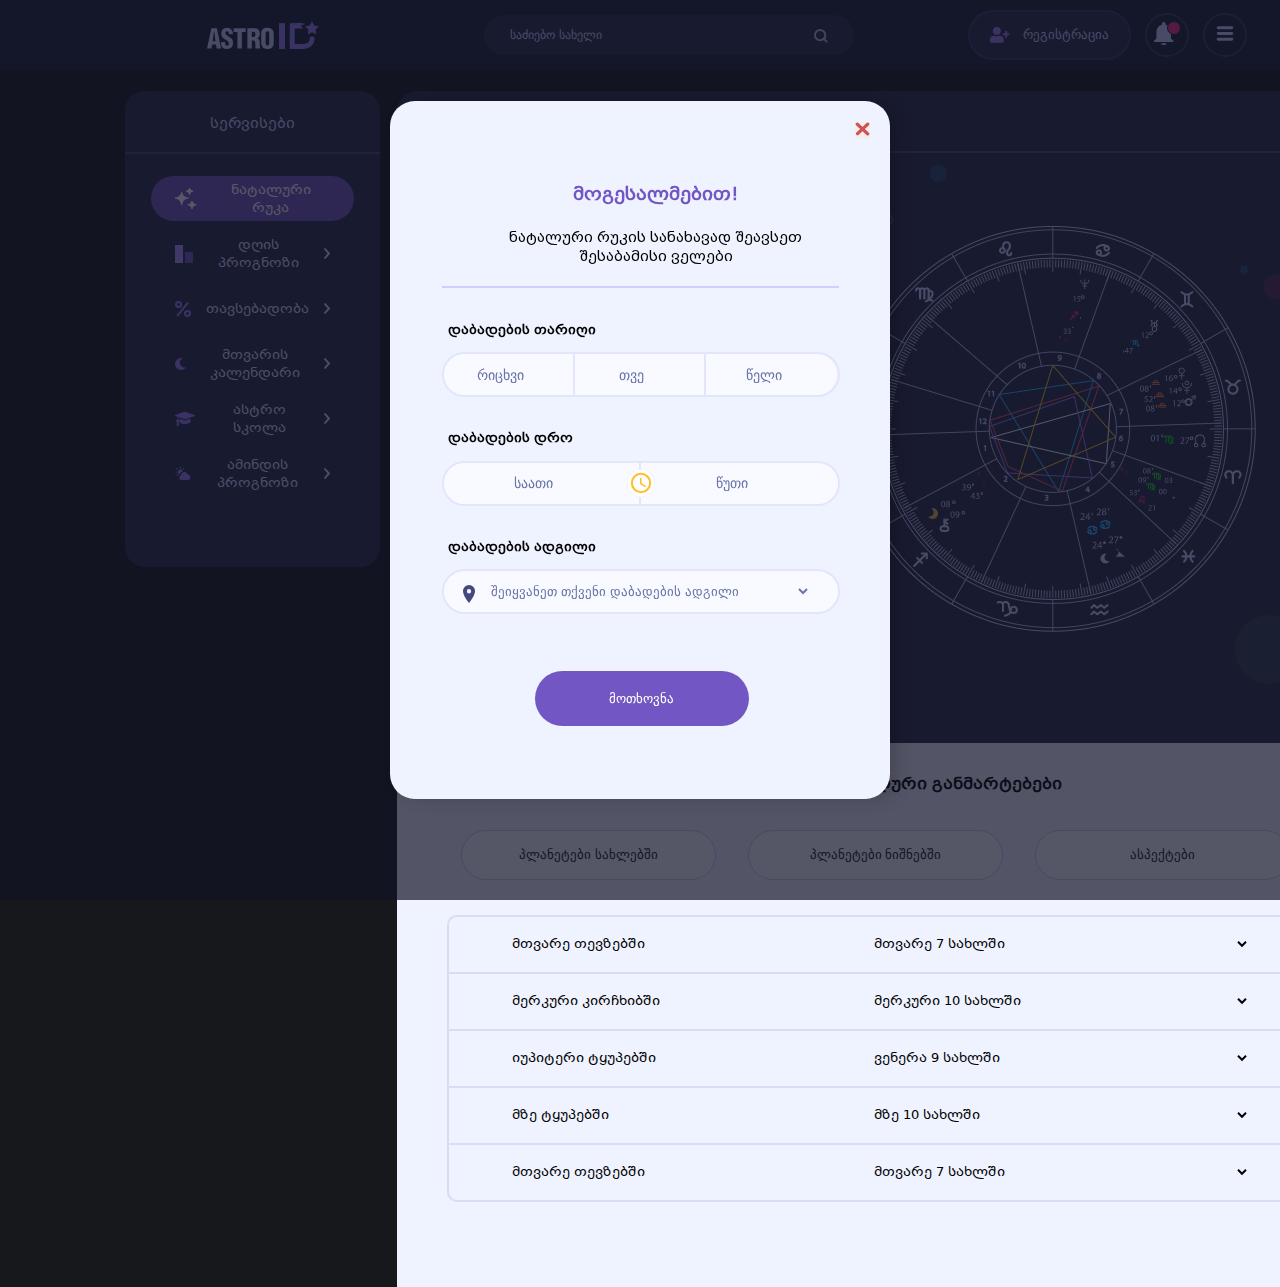
==== commit 9ab7a0a6: "feat: work with birth modal" ====
--- a/index.html
+++ b/index.html
@@ -10,6 +10,56 @@
     <title>ASTRO</title>
   </head>
   <body>
+    <div class="modal">
+      <div class="popup map-popup">
+        <button class="close">
+          <img src="./assets/images/close.svg" alt="close icon" />
+        </button>
+        <h3 class="popup-header">მოგესალმებით!</h3>
+        <p class="modal-description">
+          ნატალური რუკის სანახავად შეავსეთ შესაბამისი ველები
+        </p>
+        <hr class="modal-line" />
+        <form class="birth-form" id="birth-form">
+          <h3 class="form-header">დაბადების თარიღი</h3>
+          <div class="birth-box">
+            <input type="number" name="day" placeholder="რიცხვი" />
+            <input type="number" name="month" placeholder="თვე" />
+            <input type="number" name="year" placeholder="წელი" />
+          </div>
+          <h3 class="form-header">დაბადების დრო</h3>
+          <div class="birth-box time-box">
+            <input type="number" name="day" placeholder="საათი" />
+            <input type="number" name="year" placeholder="წუთი" />
+            <img
+              src="./assets/images/clock.svg"
+              alt="clock icon"
+              class="time-icon"
+            />
+          </div>
+          <h3 class="form-header">დაბადების ადგილი</h3>
+          <div class="birth-address">
+            <img
+              src="./assets/images/address.svg"
+              alt="address icon"
+              class="address-icon"
+            />
+            <select
+              name="birth-address"
+              id="birth-address"
+              class="address-select"
+            >
+              <option value="" selected disabled>
+                შეიყვანეთ თქვენი დაბადების ადგილი
+              </option>
+              <option value="tbilisi">თბილისი</option>
+              <option value="rustavi">რუსთავი</option>
+            </select>
+          </div>
+          <button type="submit" class="submit-btn">მოთხოვნა</button>
+        </form>
+      </div>
+    </div>
     <header class="header" id="header">
       <img src="./assets/images/logo.svg" alt="astro logo" />
       <div id="header-right">
--- a/styles/common.css
+++ b/styles/common.css
@@ -8,7 +8,7 @@
 }
 
 :root{
-    --darkBlue: #121325;
+    --darkBlue: #17181b;
     --darkGray: #1C1E34;
     --Gray: #2A2C4A;
     --lightGray: #C7D0FE;
@@ -26,6 +26,7 @@
     --darkText: #121325;
     --descriptionHover: #E2E7FF;
     --descriptionsBorder: #DADCF6;
+    --modalBg: rgba(17, 18, 37, 0.7);
 }
 
 *{
@@ -357,3 +358,21 @@
     stroke: var(--Violet);
 }
 
+/* modal popup styles*/
+.modal{
+    position: fixed;
+    width: 100%;
+    height: 100%;
+    background-color: var(--modalBg);
+    z-index: 5;
+    display: flex;
+    justify-content: center;
+    align-items: center;
+}
+
+.popup{
+    width: 500px;
+    background-color: var(--lightBackground);
+    border-radius: 25px;
+    box-shadow: 9px 3px 16px #00000026;
+}
--- a/styles/index.css
+++ b/styles/index.css
@@ -1,3 +1,10 @@
+:root{
+    --modalLine:#CCD2F9;
+    --modalInputBackground:#F9FAFF;
+    --inputBorder: #E1E6FB;
+    --placeholder: #6974A8;
+}
+
 /* page content styles*/
 .page-content{
     border-radius: 20px 20px 0 0;
@@ -239,4 +246,150 @@
 
 .descriptions-list-item.active p{
     display: block;
-}+}
+
+/*map popup styles*/
+
+.map-popup{
+    display: flex;
+    flex-direction: column;
+    align-items: center;
+    padding-right: 20.34px;
+    padding-left: 51.55px;
+}
+
+.close{
+    margin-left: auto;
+    border: none;
+    outline: none;
+    margin-top: 21.25px;
+    cursor: pointer;
+}
+
+.popup-header{
+    font-size: 18px;
+    color: var(--Violet);
+    margin-top: 42.26px;
+}
+
+.modal-description{
+    font-size: 14px;
+    width: 302px;
+    text-align: center;
+    margin-top: 21.48px;
+}
+
+.modal-line{
+    width: 397.09px;
+    border: 1px solid var(--modalLine);
+    margin-top: 20.48px;
+    margin-right: 30px;
+}
+
+#birth-form{
+    width: 100%;
+    padding-right: 30px;
+}
+
+.form-header{
+    font-size: 13px;
+    margin-left: 6.45px;
+    margin-top: 32.22px;
+}
+
+.birth-box{
+    display: flex;
+    width: 100%;
+    height: 45px;
+    border-radius: 23px;
+    margin-top: 13.48px;
+    border: 2px solid var(--inputBorder);
+}
+
+.birth-box input{
+    width: 33.3%;
+    height: 100%;
+    text-align: center;
+    background-color: var(--modalInputBackground);
+    outline: none;
+    border: none;
+    font-size: 14px;
+}
+
+.birth-box input::placeholder{
+    color: var(--placeholder);
+}
+
+.birth-box input:nth-child(1), 
+.birth-box input:nth-child(2){
+    border-right: 2px solid var(--inputBorder);
+}
+.birth-box input:nth-child(1){
+    border-top-left-radius: 23px;
+    border-bottom-left-radius: 23px;
+}
+.birth-box input:last-child, 
+.time-box input:nth-child(2){
+    border-top-right-radius: 23px;
+    border-bottom-right-radius: 23px;
+}
+
+
+.time-box{
+    position: relative;
+}
+.time-box input{
+    width: 50%;
+}
+.time-box input:nth-child(2){
+    border:none;
+}
+
+.time-icon{
+    position: absolute;
+    z-index: 2;
+    top: 50%;
+    left: 50%;
+    transform: translate(-50%, -50%);
+}
+
+.birth-address{
+    width: 100%;
+    height: 45px;
+    padding-left: 43.87px;
+    margin-top: 13.48px;
+    border-radius: 23px;
+    border: 2px solid var(--inputBorder);
+    background-color: var(--modalInputBackground);
+    padding-right: 26.28px;
+    position: relative;
+}
+
+.address-select{
+    border: none;
+    outline: none;
+    width: 100%;
+    height: 100%;
+    background: transparent;
+    color: var(--placeholder);
+}
+
+.address-icon{
+    position: absolute;
+    top: 13.5px;
+    left: 19.09px;
+}
+
+.submit-btn{
+    width: 214px;
+    height: 55px;
+    margin-top: 56.69px;
+    border: none;
+    background-color: var(--Violet);
+    color: #ffffff;
+    font-size: 13px;
+    margin-bottom: 73px;
+    border-radius: 28px;
+    margin-left: 93.45px;
+    cursor: pointer;
+}
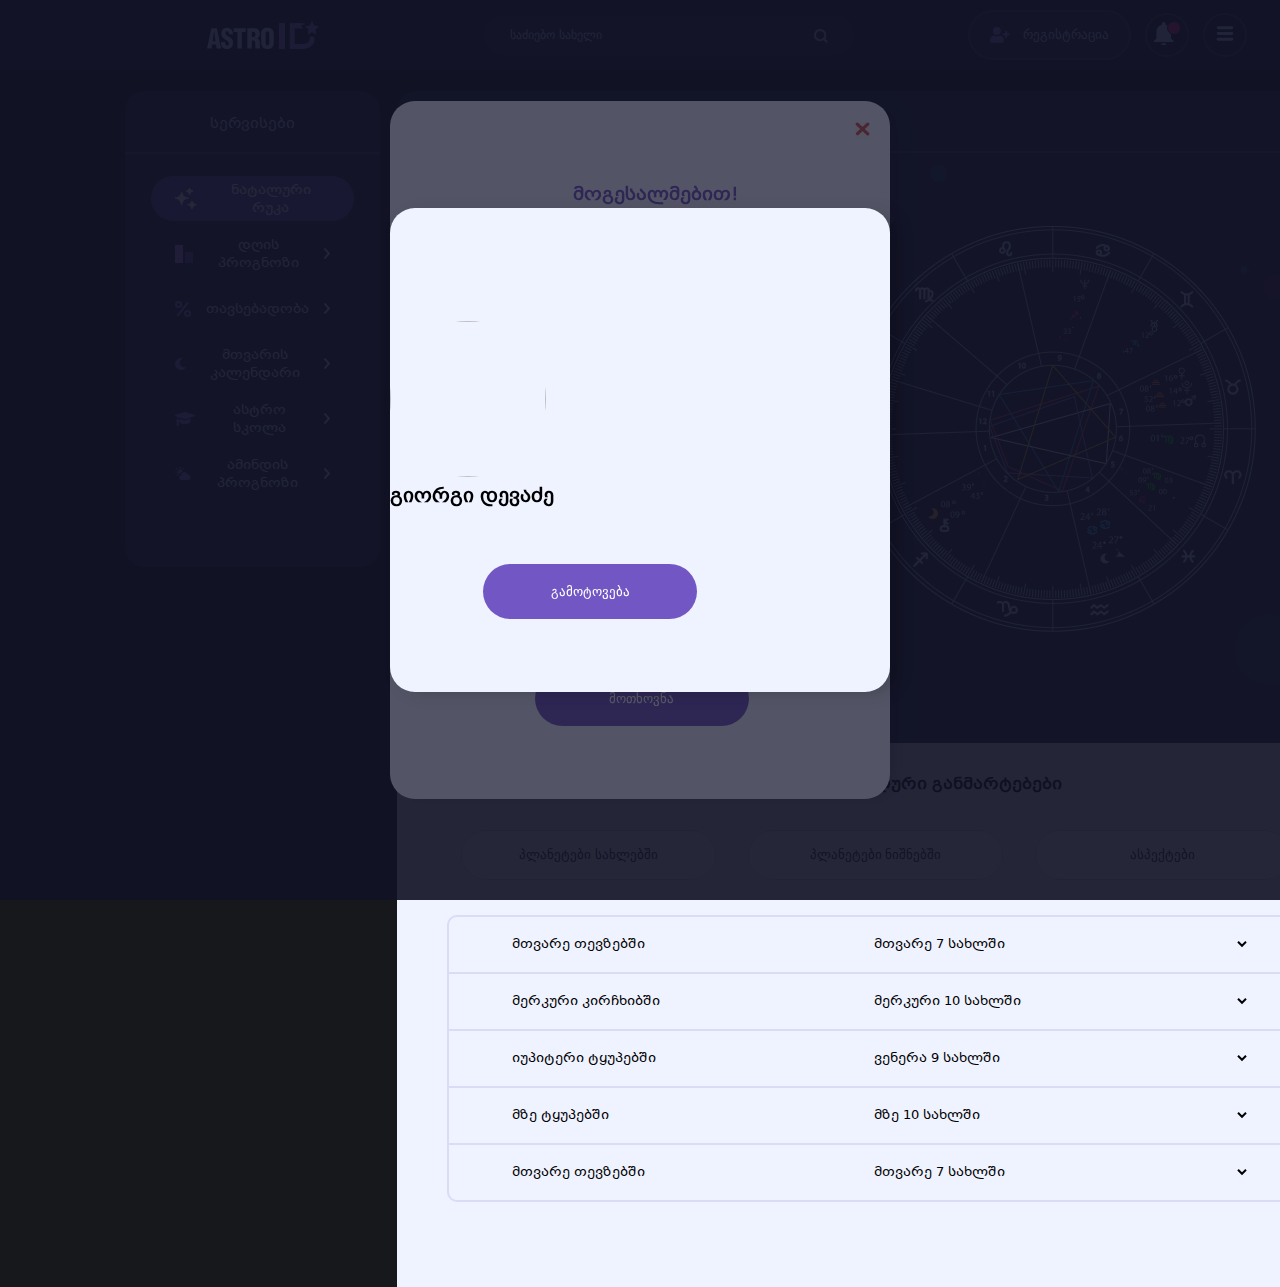
==== commit f207210d: "wip: work with auth popup" ====
--- a/index.html
+++ b/index.html
@@ -10,6 +10,8 @@
     <title>ASTRO</title>
   </head>
   <body>
+    <!-- ნატალური რუკის შესავსები მოდალი -->
+
     <div class="modal">
       <div class="popup map-popup">
         <button class="close">
@@ -59,7 +61,184 @@
           <button type="submit" class="submit-btn">მოთხოვნა</button>
         </form>
       </div>
+      <div class="popup loading">
+        <img
+          src="./assets/images/register/circle.svg"
+          alt=""
+          class="circle"
+          id="popup-circle"
+        />
+        <img
+          src="./assets/images/register/popup-logo.svg"
+          alt=""
+          class="popup-logo"
+          id="popup-logo"
+        />
+        <img
+          src="./assets/images/register/doted-circle.svg"
+          alt="doted circle icon"
+          class="circle"
+          id="popup-doted-circle"
+        />
+        <img
+          src="./assets/images/register/green-check.svg"
+          alt="checked icon"
+          class="popup-logo"
+          id="popup-checked"
+        />
+        <h3 id="popup-text">გთხოვთ მოიცადოთ...</h3>
+        <h4 id="popup-description">თქვენი მონაცემები მუშავდება</h4>
+      </div>
     </div>
+
+    <!-- რეგისტრაციის მოდალი -->
+
+    <div class="modal" id="register-popup">
+      <div class="popup map-popup">
+        <button class="close" id="close-reg-btn">
+          <img src="./assets/images/close.svg" alt="close icon" />
+        </button>
+        <h3 class="popup-header">ძვირფასო მომხმარებელო!</h3>
+        <p class="modal-description reg-modal-desription">
+          თუ გსურს სხვა სერვისებით სარგებლობა შექმენი შენი ანგარიში და
+          შემოგვიერთდი
+        </p>
+        <hr class="modal-line" />
+        <form id="reg-form">
+          <div class="input-group" id="reg-name">
+            <svg
+              class="reg-icon"
+              xmlns="http://www.w3.org/2000/svg"
+              width="21.667"
+              height="21.667"
+              viewBox="0 0 21.667 21.667"
+            >
+              <path
+                id="Icon_awesome-user-circle"
+                data-name="Icon awesome-user-circle"
+                d="M10.834.562A10.834,10.834,0,1,0,21.667,11.4,10.832,10.832,0,0,0,10.834.562Zm0,4.194A3.844,3.844,0,1,1,6.99,8.6,3.844,3.844,0,0,1,10.834,4.756Zm0,15.027a8.371,8.371,0,0,1-6.4-2.979,4.871,4.871,0,0,1,4.3-2.612,1.069,1.069,0,0,1,.31.048,5.784,5.784,0,0,0,1.787.3,5.762,5.762,0,0,0,1.787-.3,1.069,1.069,0,0,1,.31-.048,4.871,4.871,0,0,1,4.3,2.612A8.371,8.371,0,0,1,10.834,19.784Z"
+                transform="translate(0 -0.563)"
+                fill="#44487d"
+              />
+            </svg>
+            <input
+              type="text"
+              name="name"
+              id="reg-name-input"
+              placeholder="მომხმარებლის სახელი"
+            />
+          </div>
+          <div class="gender-box">
+            <h3>სქესი</h3>
+            <input type="radio" name="gender" id="male" />
+            <label for="male">მამრობითი</label>
+            <input type="radio" name="gender" id="female" />
+            <label for="female">მდედრობითი</label>
+          </div>
+          <div class="input-group" id="reg-email">
+            <img
+              src="./assets/images/popups/email.svg"
+              alt="email icon"
+              class="reg-icon"
+            />
+            <input
+              type="email"
+              name="email"
+              id="reg-email-input"
+              placeholder="ელ-ფოსტა"
+            />
+          </div>
+          <div class="input-group" id="reg-password">
+            <img
+              src="./assets/images/popups/key.svg"
+              alt="password icon"
+              class="reg-icon"
+            />
+            <input
+              type="password"
+              name="password"
+              id="reg-password-input"
+              placeholder="პაროლი"
+            />
+            <img
+              src="./assets/images/popups/eye.svg"
+              alt="eye icon"
+              class="eye-icon"
+              id="eye-icon-password"
+            />
+          </div>
+          <div class="input-group" id="reg-repeat-password">
+            <img
+              src="./assets/images/popups/key.svg"
+              alt="password icon"
+              class="reg-icon"
+            />
+            <input
+              type="password"
+              name="password"
+              id="reg-repeat-password-input"
+              placeholder="გაიემორეთ პაროლი"
+            />
+            <img
+              src="./assets/images/popups/eye.svg"
+              alt="eye icon"
+              class="eye-icon"
+              id="eye-icon-repeat-password"
+            />
+          </div>
+          <div class="confirm-box">
+            <div class="confirm-checkbox">
+              <img src="./assets/images/register/check.svg" alt="check icon" />
+            </div>
+            <p class="confirm-text">
+              თქვენი ანგარიშის შექმნით თქვენ ეთანხმებით ჩვენს კონფიდენციალურობის
+              პოლიტიკას
+              <a href="astroidsar.com" target="_blank">astroidsar.com</a>
+            </p>
+          </div>
+          <button type="submit" class="submit-btn">რეგისტრაცია</button>
+        </form>
+      </div>
+    </div>
+
+    <!-- ავატარის ატვირთვის მოდალი  -->
+    <div class="modal" id="avatar-popup">
+      <div class="popup avatar-popup">
+        <img
+          src="./assets/images/popups/user-big-img.svg"
+          alt=""
+          class="user-big-icon"
+        />
+        <h3 class="name">გიორგი დევაძე</h3>
+        <p class="avatar-description">ატვირთეთ პროფილის სურათი ან გამოტოვეთ</p>
+        <p class="warning">PNG, JPG ან GIF: მაქსიმუმ 3MB</p>
+        <div class="animation-bar">
+          <div class="progress-bar"></div>
+        </div>
+        <label id="file" for="file-avatar">
+          <span>სურათის ატვირთვა</span>
+          <img src="./assets/images/popups/camera.svg" alt="camera icon" />
+        </label>
+        <input type="file" name="file" id="file-avatar" />
+        <button type="submit" class="submit-btn" onclick="skipAvatar()">
+          გამოტოვება
+        </button>
+      </div>
+    </div>
+
+    <!-- ავტორიზაციის მოდალი -->
+
+    <div class="modal" id="auth-popup">
+      <div class="popup auth-popup">
+        <img src="" alt="" class="user-big-icon" />
+        <h3 class="name">გიორგი დევაძე</h3>
+
+        <button type="submit" class="submit-btn" onclick="skipAvatar()">
+          გამოტოვება
+        </button>
+      </div>
+    </div>
+
     <header class="header" id="header">
       <img src="./assets/images/logo.svg" alt="astro logo" />
       <div id="header-right">
@@ -85,7 +264,7 @@
               fill="#9c7df6"
             />
           </svg>
-          <span>რეგისტრაცია</span>
+          <a href="./register.html">რეგისტრაცია</a>
         </button>
         <button id="notifications" class="notifications rounded-btn active">
           <svg
--- a/styles/common.css
+++ b/styles/common.css
@@ -27,6 +27,8 @@
     --descriptionHover: #E2E7FF;
     --descriptionsBorder: #DADCF6;
     --modalBg: rgba(17, 18, 37, 0.7);
+    --checkboxBorder: #7A82AE;
+    --checkboxActive: #65DC4F;
 }
 
 *{
@@ -112,7 +114,7 @@
     border-color: var(--Violet);
 }
 
-.register-btn:hover span{
+.register-btn:hover a{
     color: white;
 }
 
@@ -124,7 +126,8 @@
     stroke: white;
 }
 
-.register-btn span{
+.register-btn a{
+    text-decoration: none;
     font-size: 13px;
     color: var(--lightGray);
 }
--- a/styles/index.css
+++ b/styles/index.css
@@ -393,3 +393,322 @@
     margin-left: 93.45px;
     cursor: pointer;
 }
+
+.loading{
+    display: none;
+    height: 671px;
+    background-image: url(../assets/images/register/popup-bg.svg);
+    background-repeat: no-repeat;
+    background-position: center;
+    position: relative;
+    flex-direction: column;
+    align-items: center;
+    justify-content: center;
+}
+
+.circle{
+    position: absolute;
+    left: 50%;
+    top: 220px;
+    margin-left: -43px;
+    animation: rounded 1s infinite;
+}
+
+.popup-logo{
+    position: absolute;
+    left: 50%;
+    top: 245px;
+    transform: translateX(-50%);
+}
+
+@keyframes rounded {
+    0%{
+        transform: rotate(0deg)
+    }
+    100%{
+        transform: rotate(360deg)
+    }
+}
+
+.loading h3{
+    margin-top: 20px;
+    font-weight: 700;
+    font-size: 18px;
+    width: 369px;
+    text-align: center;
+}
+
+.loading h4{
+    margin-top: 10px;
+    font-size: 14px;
+}
+
+#popup-doted-circle{
+    display:none;
+    margin-left: -47px;
+}
+
+#popup-checked{
+    display: none;
+    margin-top: -8px;
+}
+
+#register-popup{
+    display: none;
+}
+
+.reg-modal-description{
+    width: 424px;
+}
+
+#reg-form{
+    margin-top: 30.61px;
+    width: 100%;
+    padding-right: 30px;
+}
+
+.input-group{
+    width: 100%;
+    height: 45px;
+    border: 2px solid #E1E6FB;
+    border-radius: 23px;
+    background-color: white;
+    position: relative;
+}
+
+.reg-icon{
+    position: absolute;
+    top: 11.67px;
+    left: 15.14px;
+}
+
+.input-group input{
+    width: 100%;
+    height: 100%;
+    border: none;
+    outline: none;
+    border-radius: 23px;
+    padding-left: 55px;
+    padding-right: 10px;
+}
+
+.input-group input::placeholder{
+    color: #6974A8;
+    font-size: 13px;
+}
+
+.gender-box{
+    display: flex;
+    margin-top: 19px;
+    align-items: center;
+}
+
+.gender-box h3{ 
+    font-size: 14px;
+    color: #000000;
+    margin-left: 17.64px;
+}
+
+#male{
+    margin-left: 81.64px;
+}
+
+.gender-box input[type="radio"]{
+    width: 19px;
+    height: 19px;
+    border: 2px solid #7A82AE;
+    border-radius: 50%;
+}
+
+.gender-box label{
+    margin-left: 7px;
+    font-size: 13px;
+    color: #000000;
+}
+
+#female{
+    margin-left: 11px;
+}
+
+.gender-box input[type="radio"]::before {
+    content: "";
+    width: 17px;
+    height: 17px;
+    border-radius: 50%;
+    transform: scale(0);
+    transition: 120ms transform ease-in-out;
+    box-shadow: inset 1em 1em #7257C4;
+  }
+  
+.gender-box input[type="radio"]:checked::before {
+    transform: scale(1);
+}
+
+#reg-email{
+    margin-top: 30.17px;
+}
+
+#reg-password,
+#reg-repeat-password{
+    margin-top: 13.47px;
+}
+
+#reg-password-input,
+#reg-repeat-password-input{
+    padding-right: 50px;
+}
+
+.eye-icon{
+    position: absolute;
+    top: 11.67px;
+    right: 15.14px;
+    cursor: pointer;
+}
+
+.confirm-box{
+    display: flex;
+    margin-top: 20.24px;
+    column-gap: 14px;
+}
+
+.confirm-checkbox{
+    width: 24px;
+    height: 24px;
+    border-radius: 50%;
+    display: flex;
+    justify-content: center;
+    align-items: center;
+    border: 2px solid var(--checkboxBorder);
+    cursor: pointer;
+}
+
+.confirm-checkbox img{
+    display: none;
+}
+
+.confirm-checkbox.active{
+    background-color: var(--checkboxActive);
+    border-color: var(--checkboxActive);
+}
+
+.confirm-checkbox.active img{
+    display: block;
+}
+
+.confirm-text{
+    width: 347px;
+    font-size: 12px;
+    color: #1A1D1E;
+}
+
+.confirm-text a{
+    text-decoration: none;
+    color: var(--Violet);
+}
+
+#reg-form .submit-btn{
+    margin-top: 33px;
+    margin-bottom: 63px;
+}
+
+
+#avatar-popup{
+    display: none;
+}
+
+.avatar-popup {
+    height: 671px;
+    background-image: url(../assets/images/register/popup-bg.svg);
+    background-repeat: no-repeat;
+    background-position: center;
+    position: relative;
+    display: flex;
+    flex-direction: column;
+    align-items: center;
+    padding: 0 50px;
+}
+
+.user-big-icon{
+    margin-top: 113px;
+    width: 156px;
+    height: 156px;
+    border-radius: 50%;
+    object-fit: cover;
+}
+
+.avatar-popup .name{
+    font-size: 18px;
+    color: black;
+    margin-top: 15px;
+}
+
+.avatar-description{
+    font-size: 14px;
+    color: black;
+    margin-top: 16px;
+    width: 306px;
+    text-align: center;
+}
+
+.warning{
+    font-size: 14px;
+    color: var(--Violet);
+    margin-top: 10.49px;
+}
+
+#file{
+    width: 100%;
+    height: 45px;
+    border-radius: 23px;
+    border: 1px solid var(--inputBorder);
+    background-color: var(--modalInputBackground);
+    display: flex;
+    align-items: center;
+    margin-top: 20px;
+    column-gap: 24px;
+    cursor: pointer;
+}
+
+#file span{
+    font-size: 14px;
+    color: black;
+    margin-left: 121px;
+}
+
+.avatar-popup .submit-btn{
+    margin-left: 0;
+}
+
+#file-avatar{
+    border: 0;
+    clip: rect(0 0 0 0);
+    height: 1px;
+    margin: -1px;
+    overflow: hidden;
+    padding: 0;
+    position: absolute;
+    width: 1px;
+}
+
+.animation-bar{
+    display: none;
+    margin-top: 23px;
+    width: 239px;
+    height: 10px;
+    border-radius: 23px;
+    background-color: white;
+}
+
+@keyframes upload {
+    100%{
+        width: 100%;
+    }
+}
+
+.progress-bar{
+    width: 0;
+    height: 100%;
+    border-radius: 23px;
+    background-color: var(--Violet);
+    animation: upload 5s forwards;
+}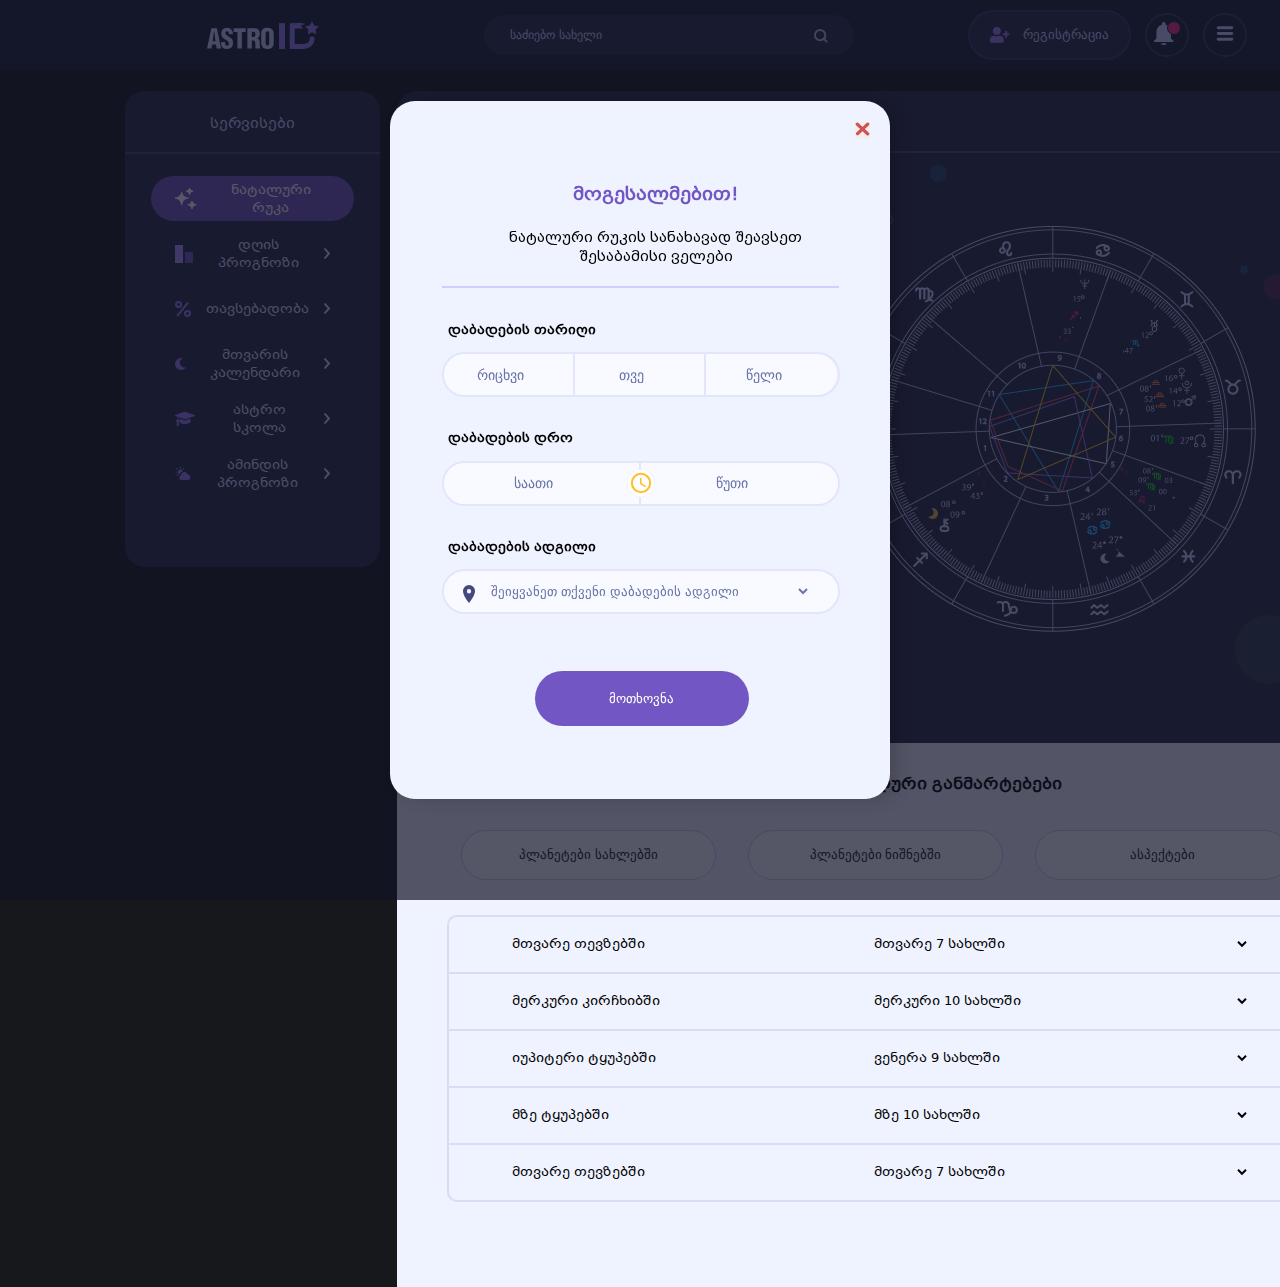
==== commit b996d5b0: "feat: work with auth modal" ====
--- a/index.html
+++ b/index.html
@@ -230,12 +230,50 @@
 
     <div class="modal" id="auth-popup">
       <div class="popup auth-popup">
-        <img src="" alt="" class="user-big-icon" />
+        <img src="" alt="" class="auth-img" />
         <h3 class="name">გიორგი დევაძე</h3>
-
-        <button type="submit" class="submit-btn" onclick="skipAvatar()">
-          გამოტოვება
-        </button>
+        <form id="auth-form">
+          <div class="input-group" id="auth-email">
+            <img
+              src="./assets/images/popups/email.svg"
+              alt="email icon"
+              class="reg-icon"
+            />
+            <input
+              type="email"
+              name="email"
+              id="auth-email-input"
+              placeholder="ელ-ფოსტა"
+            />
+          </div>
+          <div class="input-group" id="auth-password">
+            <img
+              src="./assets/images/popups/key.svg"
+              alt="password icon"
+              class="reg-icon"
+            />
+            <input
+              type="password"
+              name="password"
+              id="auth-password-input"
+              placeholder="პაროლი"
+            />
+            <img
+              src="./assets/images/popups/eye.svg"
+              alt="eye icon"
+              class="eye-icon"
+              id="eye-auth-password"
+            />
+          </div>
+          <div class="controls">
+            <div class="confirm-checkbox" id="auth-confirm">
+              <img src="./assets/images/register/check.svg" alt="check icon" />
+            </div>
+            <h3 class="auth-confirm-text">დამახსოვრება</h3>
+            <button type="button" id="recovery-btn">პაროლის არდგენა</button>
+          </div>
+          <button type="submit" class="submit-btn">ავტორიზაცია</button>
+        </form>
       </div>
     </div>
 
--- a/styles/index.css
+++ b/styles/index.css
@@ -612,11 +612,11 @@
 }
 
 
-#avatar-popup{
+#avatar-popup, #auth-popup{
     display: none;
 }
 
-.avatar-popup {
+.avatar-popup, .auth-popup {
     height: 671px;
     background-image: url(../assets/images/register/popup-bg.svg);
     background-repeat: no-repeat;
@@ -628,7 +628,7 @@
     padding: 0 50px;
 }
 
-.user-big-icon{
+.user-big-icon, .auth-img{
     margin-top: 113px;
     width: 156px;
     height: 156px;
@@ -711,4 +711,52 @@
     border-radius: 23px;
     background-color: var(--Violet);
     animation: upload 5s forwards;
-}+}
+
+.auth-popup .name{
+    margin-top: 19.96px;
+}
+
+#auth-form{
+    width: 100%;
+}
+
+#auth-email{
+    width: 100%;
+    margin-top: 35px;
+}
+
+#auth-password{
+    margin-top: 16px;
+}
+
+.controls{
+    margin-top: 16.5px;
+    display: flex;
+    align-items: center;
+}
+
+#auth-confirm{
+    margin-left: 19.57px;
+}
+
+.auth-confirm-text{
+    font-size: 12px;
+    color: black;
+    margin-left: 15px;
+}
+
+#recovery-btn{
+    border:none;
+    background-color: transparent;
+    color: #CB2B67;
+    font-size: 12px;
+    margin-left: auto;
+    margin-right: 18.95px;
+    cursor: pointer;
+}
+
+.auth-popup .auth-img{
+    box-shadow: 0px 0px 22px #9172EC;
+    border: 4px solid #F8F9FF;
+}
